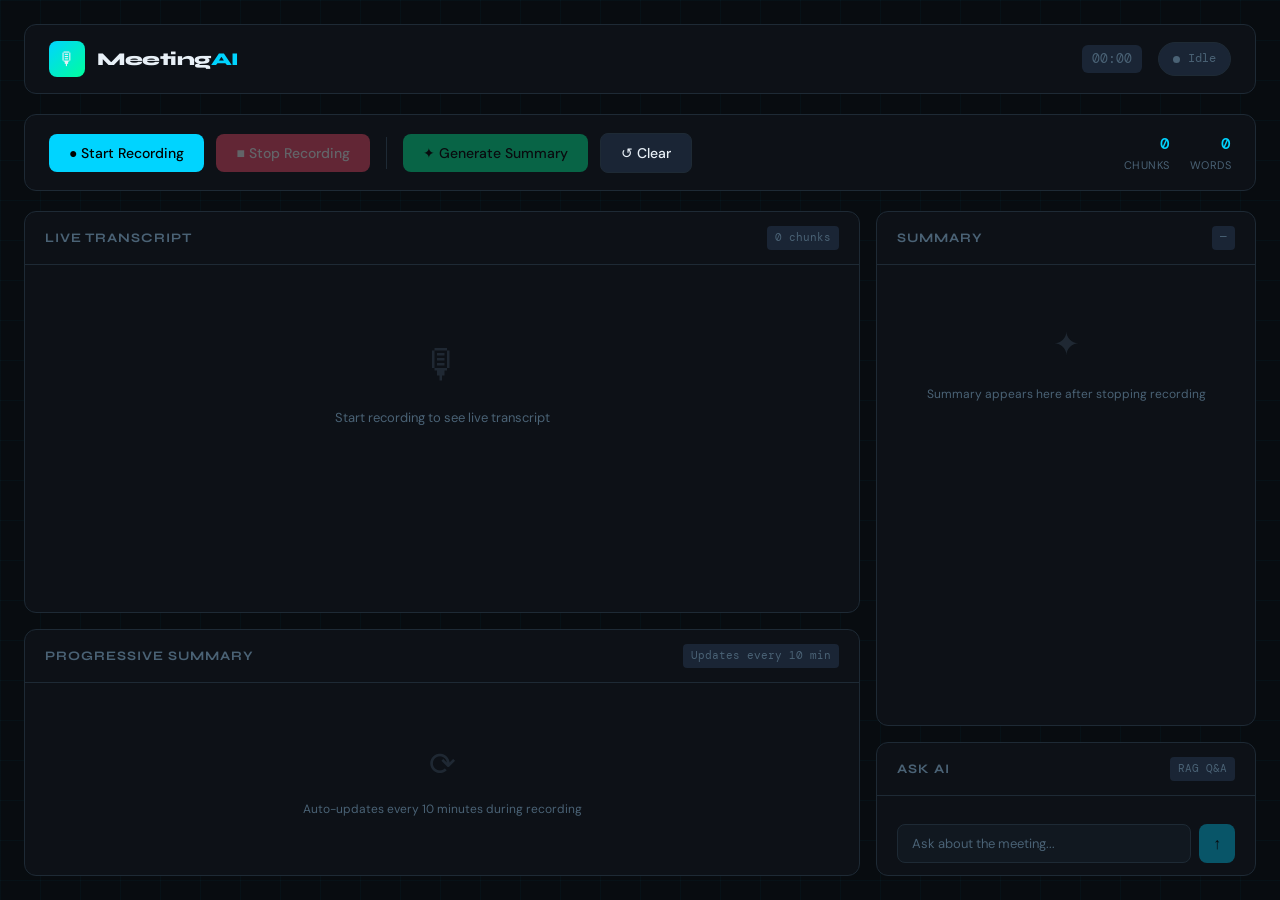
==== static/index.html @ cba97dec "Project Pivot Started" ====
<!DOCTYPE html>
<html lang="en">
<head>
    <meta charset="UTF-8">
    <meta name="viewport" content="width=device-width, initial-scale=1.0">
    <title>Meeting Assistant</title>
    <link rel="preconnect" href="https://fonts.googleapis.com">
    <link href="https://fonts.googleapis.com/css2?family=Syne:wght@400;600;700;800&family=DM+Mono:wght@300;400;500&family=DM+Sans:wght@300;400;500&display=swap" rel="stylesheet">
    <style>
        :root {
            --bg:        #080c10;
            --surface:   #0d1117;
            --card:      #111820;
            --border:    #1e2a35;
            --accent:    #00d4ff;
            --accent2:   #00ff9d;
            --danger:    #ff4d6d;
            --text:      #e8f0f7;
            --muted:     #4a6275;
            --subtle:    #1a2535;
        }

        *, *::before, *::after { box-sizing: border-box; margin: 0; padding: 0; }

        html { scroll-behavior: smooth; }

        body {
            background: var(--bg);
            color: var(--text);
            font-family: 'DM Sans', sans-serif;
            font-size: 15px;
            line-height: 1.6;
            min-height: 100vh;
            overflow-x: hidden;
        }

        /* ── Background grid ── */
        body::before {
            content: '';
            position: fixed;
            inset: 0;
            background-image:
                linear-gradient(rgba(0,212,255,0.03) 1px, transparent 1px),
                linear-gradient(90deg, rgba(0,212,255,0.03) 1px, transparent 1px);
            background-size: 40px 40px;
            pointer-events: none;
            z-index: 0;
        }

        /* ── Layout ── */
        .app {
            position: relative;
            z-index: 1;
            max-width: 1400px;
            margin: 0 auto;
            padding: 24px;
            display: grid;
            grid-template-rows: auto auto 1fr;
            gap: 20px;
            min-height: 100vh;
        }

        /* ── Header ── */
        header {
            display: flex;
            align-items: center;
            justify-content: space-between;
            padding: 16px 24px;
            background: var(--surface);
            border: 1px solid var(--border);
            border-radius: 12px;
        }

        .logo {
            display: flex;
            align-items: center;
            gap: 12px;
        }

        .logo-icon {
            width: 36px;
            height: 36px;
            background: linear-gradient(135deg, var(--accent), var(--accent2));
            border-radius: 8px;
            display: flex;
            align-items: center;
            justify-content: center;
            font-size: 18px;
        }

        .logo-text {
            font-family: 'Syne', sans-serif;
            font-size: 18px;
            font-weight: 800;
            letter-spacing: -0.5px;
        }

        .logo-text span {
            color: var(--accent);
        }

        .header-right {
            display: flex;
            align-items: center;
            gap: 16px;
        }

        .status-badge {
            display: flex;
            align-items: center;
            gap: 8px;
            padding: 6px 14px;
            background: var(--subtle);
            border: 1px solid var(--border);
            border-radius: 100px;
            font-family: 'DM Mono', monospace;
            font-size: 12px;
            color: var(--muted);
            transition: all 0.3s;
        }

        .status-badge.connected {
            border-color: var(--accent2);
            color: var(--accent2);
        }

        .status-badge.recording {
            border-color: var(--danger);
            color: var(--danger);
        }

        .status-dot {
            width: 7px;
            height: 7px;
            border-radius: 50%;
            background: var(--muted);
            transition: background 0.3s;
        }

        .status-badge.connected .status-dot { background: var(--accent2); }
        .status-badge.recording .status-dot {
            background: var(--danger);
            animation: pulse 1.2s infinite;
        }

        @keyframes pulse {
            0%, 100% { opacity: 1; transform: scale(1); }
            50% { opacity: 0.4; transform: scale(0.8); }
        }

        /* ── Controls bar ── */
        .controls {
            display: flex;
            align-items: center;
            gap: 12px;
            padding: 16px 24px;
            background: var(--surface);
            border: 1px solid var(--border);
            border-radius: 12px;
        }

        .btn {
            display: flex;
            align-items: center;
            gap: 8px;
            padding: 10px 20px;
            border: none;
            border-radius: 8px;
            font-family: 'DM Sans', sans-serif;
            font-size: 14px;
            font-weight: 500;
            cursor: pointer;
            transition: all 0.2s;
            white-space: nowrap;
        }

        .btn:disabled {
            opacity: 0.35;
            cursor: not-allowed;
        }

        .btn-primary {
            background: var(--accent);
            color: #000;
        }
        .btn-primary:hover:not(:disabled) {
            background: #33dcff;
            transform: translateY(-1px);
        }

        .btn-danger {
            background: var(--danger);
            color: #fff;
        }
        .btn-danger:hover:not(:disabled) {
            background: #ff6b84;
            transform: translateY(-1px);
        }

        .btn-success {
            background: var(--accent2);
            color: #000;
        }
        .btn-success:hover:not(:disabled) {
            background: #33ffb1;
            transform: translateY(-1px);
        }

        .btn-ghost {
            background: var(--subtle);
            color: var(--text);
            border: 1px solid var(--border);
        }
        .btn-ghost:hover:not(:disabled) {
            background: var(--border);
            transform: translateY(-1px);
        }

        .controls-divider {
            width: 1px;
            height: 32px;
            background: var(--border);
            margin: 0 4px;
        }

        .session-info {
            margin-left: auto;
            display: flex;
            align-items: center;
            gap: 20px;
        }

        .stat {
            display: flex;
            flex-direction: column;
            align-items: flex-end;
        }

        .stat-value {
            font-family: 'DM Mono', monospace;
            font-size: 16px;
            font-weight: 500;
            color: var(--accent);
        }

        .stat-label {
            font-size: 11px;
            color: var(--muted);
            text-transform: uppercase;
            letter-spacing: 0.5px;
        }

        /* ── Main grid ── */
        .main-grid {
            display: grid;
            grid-template-columns: 1fr 380px;
            grid-template-rows: 1fr auto;
            gap: 16px;
        }

        /* ── Panel base ── */
        .panel {
            background: var(--surface);
            border: 1px solid var(--border);
            border-radius: 12px;
            display: flex;
            flex-direction: column;
            overflow: hidden;
        }

        .panel-header {
            display: flex;
            align-items: center;
            justify-content: space-between;
            padding: 14px 20px;
            border-bottom: 1px solid var(--border);
            flex-shrink: 0;
        }

        .panel-title {
            font-family: 'Syne', sans-serif;
            font-size: 13px;
            font-weight: 700;
            letter-spacing: 1px;
            text-transform: uppercase;
            color: var(--muted);
        }

        .panel-badge {
            font-family: 'DM Mono', monospace;
            font-size: 11px;
            padding: 3px 8px;
            background: var(--subtle);
            border-radius: 4px;
            color: var(--muted);
        }

        .panel-body {
            flex: 1;
            overflow-y: auto;
            padding: 16px 20px;
            scrollbar-width: thin;
            scrollbar-color: var(--border) transparent;
        }

        /* ── Transcript panel ── */
        .transcript-panel {
            grid-row: 1 / 2;
        }

        #transcript-content {
            display: flex;
            flex-direction: column;
            gap: 10px;
            min-height: 100%;
        }

        .transcript-chunk {
            display: flex;
            gap: 12px;
            padding: 12px 14px;
            background: var(--card);
            border-radius: 8px;
            border-left: 3px solid var(--accent);
            animation: slideIn 0.3s ease;
        }

        @keyframes slideIn {
            from { opacity: 0; transform: translateY(8px); }
            to   { opacity: 1; transform: translateY(0); }
        }

        .chunk-meta {
            display: flex;
            flex-direction: column;
            align-items: flex-end;
            flex-shrink: 0;
            gap: 4px;
        }

        .chunk-num {
            font-family: 'DM Mono', monospace;
            font-size: 10px;
            color: var(--accent);
            background: rgba(0,212,255,0.1);
            padding: 2px 6px;
            border-radius: 4px;
        }

        .chunk-time {
            font-family: 'DM Mono', monospace;
            font-size: 10px;
            color: var(--muted);
        }

        .chunk-text {
            font-size: 14px;
            line-height: 1.7;
            color: var(--text);
        }

        .transcript-empty {
            display: flex;
            flex-direction: column;
            align-items: center;
            justify-content: center;
            height: 200px;
            gap: 12px;
            color: var(--muted);
        }

        .transcript-empty .icon {
            font-size: 40px;
            opacity: 0.3;
        }

        .transcript-empty p {
            font-size: 13px;
        }

        /* ── Right column ── */
        .right-col {
            grid-row: 1 / 3;
            display: flex;
            flex-direction: column;
            gap: 16px;
        }

        /* ── Summary panel ── */
        .summary-panel {
            flex: 1;
        }

        #summary-content {
            font-size: 13px;
            line-height: 1.8;
            color: var(--text);
        }

        #summary-content h2 {
            font-family: 'Syne', sans-serif;
            font-size: 15px;
            font-weight: 700;
            color: var(--accent);
            margin: 16px 0 8px;
        }

        #summary-content h2:first-child { margin-top: 0; }

        #summary-content h3 {
            font-family: 'Syne', sans-serif;
            font-size: 13px;
            font-weight: 600;
            color: var(--accent2);
            margin: 12px 0 6px;
            text-transform: uppercase;
            letter-spacing: 0.5px;
        }

        #summary-content ul {
            list-style: none;
            display: flex;
            flex-direction: column;
            gap: 5px;
        }

        #summary-content li {
            padding-left: 16px;
            position: relative;
            color: #b0c4d4;
        }

        #summary-content li::before {
            content: '→';
            position: absolute;
            left: 0;
            color: var(--accent);
            font-size: 11px;
        }

        .summary-empty {
            display: flex;
            flex-direction: column;
            align-items: center;
            justify-content: center;
            height: 160px;
            gap: 10px;
            color: var(--muted);
            text-align: center;
        }

        .summary-empty .icon { font-size: 32px; opacity: 0.3; }
        .summary-empty p { font-size: 12px; }

        .progressive-tag {
            display: inline-flex;
            align-items: center;
            gap: 5px;
            font-family: 'DM Mono', monospace;
            font-size: 10px;
            padding: 3px 8px;
            background: rgba(0,255,157,0.1);
            border: 1px solid rgba(0,255,157,0.2);
            border-radius: 4px;
            color: var(--accent2);
            margin-bottom: 12px;
        }

        /* ── Q&A panel ── */
        .qa-panel {
            flex-shrink: 0;
        }

        .qa-messages {
            display: flex;
            flex-direction: column;
            gap: 10px;
            max-height: 200px;
            overflow-y: auto;
            margin-bottom: 12px;
            scrollbar-width: thin;
            scrollbar-color: var(--border) transparent;
        }

        .qa-message {
            padding: 10px 12px;
            border-radius: 8px;
            font-size: 13px;
            line-height: 1.6;
            animation: slideIn 0.3s ease;
        }

        .qa-question {
            background: rgba(0,212,255,0.08);
            border: 1px solid rgba(0,212,255,0.15);
            color: var(--accent);
            align-self: flex-end;
            max-width: 85%;
        }

        .qa-answer {
            background: var(--card);
            border: 1px solid var(--border);
            color: var(--text);
        }

        .qa-input-row {
            display: flex;
            gap: 8px;
        }

        .qa-input {
            flex: 1;
            background: var(--card);
            border: 1px solid var(--border);
            border-radius: 8px;
            padding: 10px 14px;
            font-family: 'DM Sans', sans-serif;
            font-size: 13px;
            color: var(--text);
            outline: none;
            transition: border-color 0.2s;
        }

        .qa-input::placeholder { color: var(--muted); }

        .qa-input:focus {
            border-color: var(--accent);
        }

        .qa-send {
            padding: 10px 14px;
            background: var(--accent);
            border: none;
            border-radius: 8px;
            color: #000;
            cursor: pointer;
            font-size: 16px;
            transition: all 0.2s;
            flex-shrink: 0;
        }

        .qa-send:hover { background: #33dcff; }
        .qa-send:disabled { opacity: 0.35; cursor: not-allowed; }

        /* ── Progress summary panel ── */
        .progress-panel {
            grid-column: 1;
            grid-row: 2;
        }

        /* ── Thinking animation ── */
        .thinking {
            display: flex;
            gap: 5px;
            padding: 8px 0;
        }

        .thinking span {
            width: 6px;
            height: 6px;
            border-radius: 50%;
            background: var(--accent);
            animation: bounce 1.2s infinite;
        }

        .thinking span:nth-child(2) { animation-delay: 0.2s; }
        .thinking span:nth-child(3) { animation-delay: 0.4s; }

        @keyframes bounce {
            0%, 60%, 100% { transform: translateY(0); opacity: 0.4; }
            30% { transform: translateY(-6px); opacity: 1; }
        }

        /* ── Recording wave animation ── */
        .wave-container {
            display: none;
            align-items: center;
            gap: 3px;
            height: 24px;
        }

        .wave-container.active { display: flex; }

        .wave-bar {
            width: 3px;
            background: var(--danger);
            border-radius: 3px;
            animation: wave 1s infinite ease-in-out;
        }

        .wave-bar:nth-child(1) { animation-delay: 0.0s; height: 8px; }
        .wave-bar:nth-child(2) { animation-delay: 0.1s; height: 14px; }
        .wave-bar:nth-child(3) { animation-delay: 0.2s; height: 20px; }
        .wave-bar:nth-child(4) { animation-delay: 0.3s; height: 14px; }
        .wave-bar:nth-child(5) { animation-delay: 0.4s; height: 8px; }

        @keyframes wave {
            0%, 100% { transform: scaleY(0.4); }
            50% { transform: scaleY(1); }
        }

        /* ── Toast notifications ── */
        .toast-container {
            position: fixed;
            bottom: 24px;
            right: 24px;
            display: flex;
            flex-direction: column;
            gap: 8px;
            z-index: 1000;
        }

        .toast {
            padding: 12px 18px;
            background: var(--card);
            border: 1px solid var(--border);
            border-radius: 8px;
            font-size: 13px;
            max-width: 320px;
            animation: toastIn 0.3s ease;
            display: flex;
            align-items: center;
            gap: 10px;
        }

        .toast.error { border-color: var(--danger); color: var(--danger); }
        .toast.success { border-color: var(--accent2); color: var(--accent2); }
        .toast.info { border-color: var(--accent); color: var(--accent); }

        @keyframes toastIn {
            from { opacity: 0; transform: translateX(20px); }
            to   { opacity: 1; transform: translateX(0); }
        }

        /* ── Scrollbar ── */
        ::-webkit-scrollbar { width: 4px; }
        ::-webkit-scrollbar-track { background: transparent; }
        ::-webkit-scrollbar-thumb { background: var(--border); border-radius: 4px; }

        /* ── Timer ── */
        .timer {
            font-family: 'DM Mono', monospace;
            font-size: 13px;
            color: var(--muted);
            padding: 4px 10px;
            background: var(--subtle);
            border-radius: 6px;
        }

        .timer.active { color: var(--danger); }
    </style>
</head>
<body>

<div class="app">

    <!-- Header -->
    <header>
        <div class="logo">
            <div class="logo-icon">🎙</div>
            <div class="logo-text">Meeting<span>AI</span></div>
        </div>
        <div class="header-right">
            <div class="wave-container" id="wave">
                <div class="wave-bar"></div>
                <div class="wave-bar"></div>
                <div class="wave-bar"></div>
                <div class="wave-bar"></div>
                <div class="wave-bar"></div>
            </div>
            <div class="timer" id="timer">00:00</div>
            <div class="status-badge" id="status-badge">
                <div class="status-dot"></div>
                <span id="status-text">Idle</span>
            </div>
        </div>
    </header>

    <!-- Controls -->
    <div class="controls">
        <button class="btn btn-primary" id="btn-start" onclick="startRecording()">
            ● Start Recording
        </button>
        <button class="btn btn-danger" id="btn-stop" onclick="stopRecording()" disabled>
            ■ Stop Recording
        </button>
        <div class="controls-divider"></div>
        <button class="btn btn-success" id="btn-summary" onclick="generateSummary()" disabled>
            ✦ Generate Summary
        </button>
        <button class="btn btn-ghost" id="btn-clear" onclick="clearSession()">
            ↺ Clear
        </button>
        <div class="session-info">
            <div class="stat">
                <span class="stat-value" id="stat-chunks">0</span>
                <span class="stat-label">Chunks</span>
            </div>
            <div class="stat">
                <span class="stat-value" id="stat-words">0</span>
                <span class="stat-label">Words</span>
            </div>
        </div>
    </div>

    <!-- Main grid -->
    <div class="main-grid">

        <!-- Transcript -->
        <div class="panel transcript-panel">
            <div class="panel-header">
                <span class="panel-title">Live Transcript</span>
                <span class="panel-badge" id="transcript-count">0 chunks</span>
            </div>
            <div class="panel-body" id="transcript-body">
                <div id="transcript-content">
                    <div class="transcript-empty">
                        <div class="icon">🎙</div>
                        <p>Start recording to see live transcript</p>
                    </div>
                </div>
            </div>
        </div>

        <!-- Right column -->
        <div class="right-col">

            <!-- Summary -->
            <div class="panel summary-panel">
                <div class="panel-header">
                    <span class="panel-title">Summary</span>
                    <span class="panel-badge" id="summary-badge">—</span>
                </div>
                <div class="panel-body">
                    <div id="summary-content">
                        <div class="summary-empty">
                            <div class="icon">✦</div>
                            <p>Summary appears here after stopping recording</p>
                        </div>
                    </div>
                </div>
            </div>

            <!-- Q&A -->
            <div class="panel qa-panel">
                <div class="panel-header">
                    <span class="panel-title">Ask AI</span>
                    <span class="panel-badge">RAG Q&A</span>
                </div>
                <div class="panel-body" style="padding-bottom: 12px;">
                    <div class="qa-messages" id="qa-messages"></div>
                    <div class="qa-input-row">
                        <input
                            class="qa-input"
                            id="qa-input"
                            type="text"
                            placeholder="Ask about the meeting..."
                            onkeydown="if(event.key==='Enter') sendQuestion()"
                            disabled
                        />
                        <button class="qa-send" id="qa-send" onclick="sendQuestion()" disabled>↑</button>
                    </div>
                </div>
            </div>

        </div>

        <!-- Progressive Summary -->
        <div class="panel progress-panel">
            <div class="panel-header">
                <span class="panel-title">Progressive Summary</span>
                <span class="panel-badge" id="prog-badge">Updates every 10 min</span>
            </div>
            <div class="panel-body">
                <div id="progressive-content">
                    <div class="summary-empty">
                        <div class="icon">⟳</div>
                        <p>Auto-updates every 10 minutes during recording</p>
                    </div>
                </div>
            </div>
        </div>

    </div>
</div>

<!-- Toast container -->
<div class="toast-container" id="toasts"></div>

<script>
    // ── State ────────────────────────────────────────────
    let ws = null;
    let mediaRecorder = null;
    let stream = null;
    let sessionId = null;
    let isRecording = false;
    let chunkCount = 0;
    let wordCount = 0;
    let timerInterval = null;
    let timerSeconds = 0;
    let transcriptChunks = [];
    let headerChunk = null;

    // ── Session ID ───────────────────────────────────────
    function generateSessionId() {
        return 'sess_' + Math.random().toString(36).substr(2, 9);
    }

    // ── Timer ────────────────────────────────────────────
    function startTimer() {
        timerSeconds = 0;
        timerInterval = setInterval(() => {
            timerSeconds++;
            const m = String(Math.floor(timerSeconds / 60)).padStart(2, '0');
            const s = String(timerSeconds % 60).padStart(2, '0');
            document.getElementById('timer').textContent = `${m}:${s}`;
        }, 1000);
        document.getElementById('timer').classList.add('active');
    }

    function stopTimer() {
        clearInterval(timerInterval);
        document.getElementById('timer').classList.remove('active');
    }

    // ── Status badge ─────────────────────────────────────
    function setStatus(state, text) {
        const badge = document.getElementById('status-badge');
        badge.className = 'status-badge ' + state;
        document.getElementById('status-text').textContent = text;
    }

    // ── Toast notifications ───────────────────────────────
    function toast(message, type = 'info', duration = 3000) {
        const container = document.getElementById('toasts');
        const el = document.createElement('div');
        el.className = `toast ${type}`;
        el.innerHTML = `<span>${type === 'error' ? '✕' : type === 'success' ? '✓' : 'ℹ'}</span> ${message}`;
        container.appendChild(el);
        setTimeout(() => el.remove(), duration);
    }

    // ── WebSocket message handler ─────────────────────────
    function handleMessage(data) {
        switch (data.type) {

            case 'status':
                toast(data.message, 'info');
                break;

            case 'transcript':
                appendTranscript(data.text, data.chunk_id);
                wordCount = data.total_words || wordCount + data.text.split(' ').length;
                chunkCount = data.chunk_id || chunkCount + 1;
                updateStats();
                break;

            case 'progressive_summary':
                renderProgressiveSummary(data.text);
                break;

            case 'final_summary':
                renderFinalSummary(data.text, data);
                break;

            case 'qa_answer':
                renderQAAnswer(data.text, data.question);
                break;

            case 'error':
                toast(data.message, 'error');
                console.error('Backend error:', data);
                break;
        }
    }

    // ── Transcript rendering ──────────────────────────────
    function appendTranscript(text, chunkId) {
        const content = document.getElementById('transcript-content');

        // remove empty state
        const empty = content.querySelector('.transcript-empty');
        if (empty) empty.remove();

        const now = new Date().toLocaleTimeString('en', { hour: '2-digit', minute: '2-digit', second: '2-digit' });

        const chunk = document.createElement('div');
        chunk.className = 'transcript-chunk';
        chunk.innerHTML = `
            <div class="chunk-text">${escapeHtml(text)}</div>
            <div class="chunk-meta">
                <span class="chunk-num">#${chunkId}</span>
                <span class="chunk-time">${now}</span>
            </div>
        `;
        content.appendChild(chunk);

        // auto scroll
        const body = document.getElementById('transcript-body');
        body.scrollTop = body.scrollHeight;

        // update badge
        document.getElementById('transcript-count').textContent = `${chunkId} chunks`;
    }

    // ── Summary rendering ─────────────────────────────────
    function renderFinalSummary(text, meta) {
        const el = document.getElementById('summary-content');
        el.innerHTML = parseMarkdown(text);

        const badge = document.getElementById('summary-badge');
        badge.textContent = meta.strategy || 'direct';

        toast('Final summary generated', 'success');
    }

    function renderProgressiveSummary(text) {
        const el = document.getElementById('progressive-content');
        const time = new Date().toLocaleTimeString('en', { hour: '2-digit', minute: '2-digit' });

        el.innerHTML = `
            <div class="progressive-tag">⟳ Updated at ${time}</div>
            ${parseMarkdown(text)}
        `;

        document.getElementById('prog-badge').textContent = `Last: ${time}`;
    }

    // ── Q&A rendering ─────────────────────────────────────
    function renderQAAnswer(answer, question) {
        const messages = document.getElementById('qa-messages');

        const answerEl = document.createElement('div');
        answerEl.className = 'qa-message qa-answer';
        answerEl.textContent = answer;
        messages.appendChild(answerEl);
        messages.scrollTop = messages.scrollHeight;

        // re-enable input
        document.getElementById('qa-input').disabled = false;
        document.getElementById('qa-send').disabled = false;
        document.getElementById('qa-input').value = '';
    }

    // ── Stats ─────────────────────────────────────────────
    function updateStats() {
        document.getElementById('stat-chunks').textContent = chunkCount;
        document.getElementById('stat-words').textContent = wordCount;
    }

    // ── Start recording ───────────────────────────────────
    async function startRecording() {
        sessionId = generateSessionId();

        // connect WebSocket
        const wsUrl = `ws://localhost:8000/ws/audio?session_id=${sessionId}`;
        ws = new WebSocket(wsUrl);

        ws.onopen = () => {
            setStatus('connected', 'Connected');
            toast('WebSocket connected', 'success');
        };

        ws.onmessage = (event) => {
            try {
                const data = JSON.parse(event.data);
                handleMessage(data);
            } catch (e) {
                console.error('Failed to parse message:', e);
            }
        };

        ws.onclose = () => {
            setStatus('', 'Disconnected');
            if (isRecording) {
                toast('Connection lost', 'error');
                stopRecording();
            }
        };

        ws.onerror = () => toast('WebSocket error', 'error');

        // get mic
        try {
            stream = await navigator.mediaDevices.getUserMedia({ audio: true });
        } catch (err) {
            toast('Microphone access denied', 'error');
            ws.close();
            return;
        }

        // start MediaRecorder
        const mimeType = MediaRecorder.isTypeSupported('audio/webm;codecs=opus')
            ? 'audio/webm;codecs=opus'
            : 'audio/webm';

        let headerChunk = null;  // stores the first chunk which has the webm header

        mediaRecorder = new MediaRecorder(stream, {
            mimeType: MediaRecorder.isTypeSupported('audio/webm;codecs=opus')
                ? 'audio/webm;codecs=opus'
                : 'audio/webm'
        });

        mediaRecorder.ondataavailable = async (event) => {
            if (event.data.size > 0 && ws && ws.readyState === WebSocket.OPEN) {
                
                if (headerChunk === null) {
                    // first chunk — contains the webm header
                    // save it and send it as is
                    headerChunk = event.data;
                    const buffer = await event.data.arrayBuffer();
                    ws.send(buffer);
                } else {
                    // subsequent chunks — missing the header
                    // combine header + current chunk to make valid webm
                    const combined = new Blob(
                        [headerChunk, event.data],
                        { type: mediaRecorder.mimeType }
                    );
                    const buffer = await combined.arrayBuffer();
                    ws.send(buffer);
                }
            }
        };

        mediaRecorder.start(10000);

        isRecording = true;
        startTimer();

        // update UI
        document.getElementById('btn-start').disabled = true;
        document.getElementById('btn-stop').disabled = false;
        document.getElementById('btn-summary').disabled = true;
        document.getElementById('qa-input').disabled = false;
        document.getElementById('qa-send').disabled = false;
        document.getElementById('wave').classList.add('active');
        setStatus('recording', 'Recording');

        toast('Recording started', 'success');
    }

    // ── Stop recording ────────────────────────────────────
    function stopRecording() {
        headerChunk = null;
        if (mediaRecorder && mediaRecorder.state !== 'inactive') {
            mediaRecorder.stop();
        }
        if (stream) {
            stream.getTracks().forEach(t => t.stop());
        }

        // tell backend we stopped
        if (ws && ws.readyState === WebSocket.OPEN) {
            ws.send(JSON.stringify({ type: 'stop' }));
        }

        isRecording = false;
        stopTimer();

        // update UI
        document.getElementById('btn-start').disabled = false;
        document.getElementById('btn-stop').disabled = true;
        document.getElementById('btn-summary').disabled = false;
        document.getElementById('wave').classList.remove('active');
        setStatus('connected', 'Stopped');

        toast('Recording stopped — click Generate Summary', 'info', 4000);
    }

    // ── Generate summary ──────────────────────────────────
    function generateSummary() {
        if (!ws || ws.readyState !== WebSocket.OPEN) {
            toast('Not connected', 'error');
            return;
        }

        ws.send(JSON.stringify({ type: 'generate_summary' }));
        document.getElementById('btn-summary').disabled = true;

        // show thinking state
        document.getElementById('summary-content').innerHTML = `
            <div class="thinking">
                <span></span><span></span><span></span>
            </div>
            <p style="color: var(--muted); font-size: 12px; margin-top: 8px;">Generating summary...</p>
        `;

        toast('Generating summary...', 'info');
    }

    // ── Send question ─────────────────────────────────────
    function sendQuestion() {
        const input = document.getElementById('qa-input');
        const question = input.value.trim();

        if (!question) return;

        if (!ws || ws.readyState !== WebSocket.OPEN) {
            toast('Not connected', 'error');
            return;
        }

        // render question bubble
        const messages = document.getElementById('qa-messages');
        const qEl = document.createElement('div');
        qEl.className = 'qa-message qa-question';
        qEl.textContent = question;
        messages.appendChild(qEl);
        messages.scrollTop = messages.scrollHeight;

        // show thinking
        const thinking = document.createElement('div');
        thinking.className = 'qa-message qa-answer';
        thinking.innerHTML = '<div class="thinking"><span></span><span></span><span></span></div>';
        messages.appendChild(thinking);

        // send to backend
        ws.send(JSON.stringify({ type: 'question', text: question }));

        // disable input while waiting
        input.disabled = true;
        document.getElementById('qa-send').disabled = true;

        // remove thinking when answer arrives (handled in renderQAAnswer)
        thinking.id = 'qa-thinking';
    }

    // ── Clear session ─────────────────────────────────────
    function clearSession() {
        if (isRecording) {
            toast('Stop recording first', 'error');
            return;
        }

        document.getElementById('transcript-content').innerHTML = `
            <div class="transcript-empty">
                <div class="icon">🎙</div>
                <p>Start recording to see live transcript</p>
            </div>
        `;
        document.getElementById('summary-content').innerHTML = `
            <div class="summary-empty">
                <div class="icon">✦</div>
                <p>Summary appears here after stopping recording</p>
            </div>
        `;
        document.getElementById('progressive-content').innerHTML = `
            <div class="summary-empty">
                <div class="icon">⟳</div>
                <p>Auto-updates every 10 minutes during recording</p>
            </div>
        `;
        document.getElementById('qa-messages').innerHTML = '';
        document.getElementById('transcript-count').textContent = '0 chunks';
        document.getElementById('summary-badge').textContent = '—';
        document.getElementById('prog-badge').textContent = 'Updates every 10 min';
        document.getElementById('timer').textContent = '00:00';

        chunkCount = 0;
        wordCount = 0;
        updateStats();

        if (ws) ws.close();

        toast('Session cleared', 'info');
    }

    // ── Helpers ───────────────────────────────────────────
    function escapeHtml(text) {
        return text
            .replace(/&/g, '&amp;')
            .replace(/</g, '&lt;')
            .replace(/>/g, '&gt;');
    }

    function parseMarkdown(text) {
        return text
            .replace(/^## (.+)$/gm, '<h2>$1</h2>')
            .replace(/^### (.+)$/gm, '<h3>$1</h3>')
            .replace(/^- (.+)$/gm, '<li>$1</li>')
            .replace(/(<li>.*<\/li>\n?)+/g, '<ul>$&</ul>')
            .replace(/\*\*(.+?)\*\*/g, '<strong>$1</strong>')
            .replace(/\n\n/g, '<br>');
    }
</script>
</body>
</html>
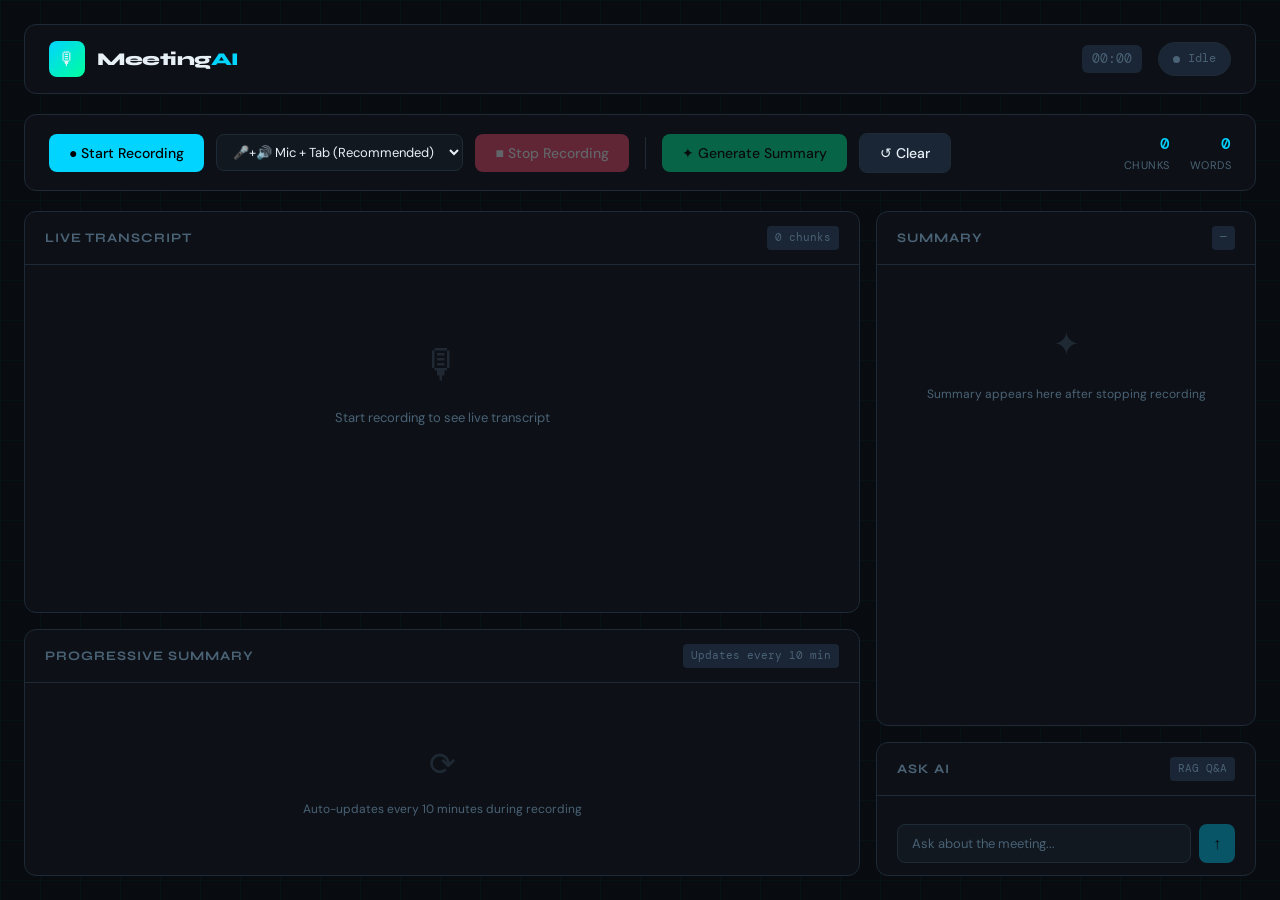
==== commit 8f910381: "Captured tab audio" ====
--- a/static/index.html
+++ b/static/index.html
@@ -150,6 +150,7 @@
 
         /* ── Controls bar ── */
         .controls {
+
             display: flex;
             align-items: center;
             gap: 12px;
@@ -649,6 +650,21 @@
         }
 
         .timer.active { color: var(--danger); }
+        .source-select {
+            background: var(--card);
+            border: 1px solid var(--border);
+            border-radius: 8px;
+            padding: 8px 12px;
+            font-family: 'DM Sans', sans-serif;
+            font-size: 13px;
+            color: var(--text);
+            cursor: pointer;
+            outline: none;
+        }
+
+        .source-select:focus {
+            border-color: var(--accent);
+        }
     </style>
 </head>
 <body>
@@ -682,6 +698,12 @@
         <button class="btn btn-primary" id="btn-start" onclick="startRecording()">
             ● Start Recording
         </button>
+        <select id="audio-source" class="source-select">
+        <option value="mic">🎤 Mic Only</option>
+        <option value="tab">🔊 Tab Audio Only</option>
+        <option value="both" selected>🎤+🔊 Mic + Tab (Recommended)</option>
+        </select>
+
         <button class="btn btn-danger" id="btn-stop" onclick="stopRecording()" disabled>
             ■ Stop Recording
         </button>
@@ -951,9 +973,26 @@
 
     // ── Start recording ───────────────────────────────────
     async function startRecording() {
+        if (isRecording) {
+            toast('Already recording', 'error');
+            return;
+        }
+
+        // close any existing connection
+        if (ws) { ws.close(); ws = null; }
+
+        const source = document.getElementById('audio-source').value;
         sessionId = generateSessionId();
 
-        // connect WebSocket
+        // ── Step 1: get audio stream based on source ──────────────────────────
+        try {
+            stream = await _getAudioStream(source);
+        } catch (err) {
+            toast(`Audio access failed: ${err.message}`, 'error');
+            return;
+        }
+
+        // ── Step 2: connect WebSocket ─────────────────────────────────────────
         const wsUrl = `ws://localhost:8000/ws/audio?session_id=${sessionId}`;
         ws = new WebSocket(wsUrl);
 
@@ -981,93 +1020,190 @@
 
         ws.onerror = () => toast('WebSocket error', 'error');
 
-        // get mic
-        try {
-            stream = await navigator.mediaDevices.getUserMedia({ audio: true });
-        } catch (err) {
-            toast('Microphone access denied', 'error');
-            ws.close();
-            return;
-        }
-
-        // start MediaRecorder
+        // ── Step 3: setup MediaRecorder ───────────────────────────────────────
         const mimeType = MediaRecorder.isTypeSupported('audio/webm;codecs=opus')
             ? 'audio/webm;codecs=opus'
             : 'audio/webm';
 
-        let headerChunk = null;  // stores the first chunk which has the webm header
-
-        mediaRecorder = new MediaRecorder(stream, {
-            mimeType: MediaRecorder.isTypeSupported('audio/webm;codecs=opus')
-                ? 'audio/webm;codecs=opus'
-                : 'audio/webm'
-        });
+        headerChunk = null;
+
+        mediaRecorder = new MediaRecorder(stream, { mimeType });
 
         mediaRecorder.ondataavailable = async (event) => {
-            if (event.data.size > 0 && ws && ws.readyState === WebSocket.OPEN) {
-                
-                if (headerChunk === null) {
-                    // first chunk — contains the webm header
-                    // save it and send it as is
-                    headerChunk = event.data;
-                    const buffer = await event.data.arrayBuffer();
-                    ws.send(buffer);
-                } else {
-                    // subsequent chunks — missing the header
-                    // combine header + current chunk to make valid webm
-                    const combined = new Blob(
-                        [headerChunk, event.data],
-                        { type: mediaRecorder.mimeType }
-                    );
-                    const buffer = await combined.arrayBuffer();
-                    ws.send(buffer);
-                }
+            if (event.data.size === 0) return;
+            if (!ws || ws.readyState !== WebSocket.OPEN) return;
+
+            const buffer = await event.data.arrayBuffer();
+
+            if (headerChunk === null) {
+                headerChunk = buffer.slice(0, 4096);
+                ws.send(buffer);
+            } else {
+                const combined = new Uint8Array(headerChunk.byteLength + buffer.byteLength);
+                combined.set(new Uint8Array(headerChunk), 0);
+                combined.set(new Uint8Array(buffer), headerChunk.byteLength);
+                ws.send(combined.buffer);
             }
         };
 
-        mediaRecorder.start(10000);
-
+        mediaRecorder.start(15000);
         isRecording = true;
         startTimer();
 
-        // update UI
+        // ── Step 4: update UI ─────────────────────────────────────────────────
         document.getElementById('btn-start').disabled = true;
         document.getElementById('btn-stop').disabled = false;
         document.getElementById('btn-summary').disabled = true;
-        document.getElementById('qa-input').disabled = false;
+        document.getElementById('audio-source').disabled = true;
+        document.getElementById('wave').classList.add('active');
+        document.getElementById('qa-input').disabled = false;   // enable on start
         document.getElementById('qa-send').disabled = false;
-        document.getElementById('wave').classList.add('active');
         setStatus('recording', 'Recording');
 
-        toast('Recording started', 'success');
+        const sourceLabel = {
+            mic: 'Mic only',
+            tab: 'Tab audio',
+            both: 'Mic + Tab'
+        }[source];
+        toast(`Recording started — ${sourceLabel}`, 'success');
+    }
+
+
+    async function _getAudioStream(source) {
+        /**
+         * Returns a MediaStream based on selected source.
+         *
+         * mic:  getUserMedia — microphone only
+         * tab:  getDisplayMedia — tab audio only (video track discarded)
+         * both: getUserMedia + getDisplayMedia mixed via Web Audio API
+         */
+
+        if (source === 'mic') {
+            // existing behaviour — unchanged
+            return await navigator.mediaDevices.getUserMedia({ audio: true });
+        }
+
+        if (source === 'tab') {
+            // getDisplayMedia captures tab audio
+            // user sees "Share tab" prompt — must check "Share tab audio"
+            const tabStream = await navigator.mediaDevices.getDisplayMedia({
+                video: true,   // must request video=true or Chrome rejects
+                audio: {
+                    echoCancellation: false,
+                    noiseSuppression: false,
+                    sampleRate: 16000
+                }
+            });
+
+            // discard video track — we only want audio
+            tabStream.getVideoTracks().forEach(t => t.stop());
+
+            if (tabStream.getAudioTracks().length === 0) {
+                throw new Error(
+                    'No tab audio captured. ' +
+                    'Make sure to check "Share tab audio" in the share dialog.'
+                );
+            }
+
+            return tabStream;
+        }
+
+        if (source === 'both') {
+            // get mic and tab streams simultaneously
+            const [micStream, tabStream] = await Promise.all([
+                navigator.mediaDevices.getUserMedia({ audio: true }),
+                navigator.mediaDevices.getDisplayMedia({
+                    video: true,
+                    audio: {
+                        echoCancellation: false,
+                        noiseSuppression: false,
+                        sampleRate: 16000
+                    }
+                })
+            ]);
+
+            // discard video
+            tabStream.getVideoTracks().forEach(t => t.stop());
+
+            if (tabStream.getAudioTracks().length === 0) {
+                // tab audio not shared — fall back to mic only
+                toast('Tab audio not shared — falling back to mic only', 'info');
+                return micStream;
+            }
+
+            // mix mic + tab using Web Audio API
+            const audioContext = new AudioContext();
+            const destination = audioContext.createMediaStreamDestination();
+
+            // connect mic to destination
+            const micSource = audioContext.createMediaStreamSource(micStream);
+            micSource.connect(destination);
+
+            // connect tab audio to destination
+            const tabSource = audioContext.createMediaStreamSource(tabStream);
+            tabSource.connect(destination);
+
+            // store references for cleanup on stop
+            // attach to window so stopRecording can access them
+            window._audioContext = audioContext;
+            window._micStream = micStream;
+            window._tabStream = tabStream;
+
+            // destination.stream is the mixed audio
+            return destination.stream;
+        }
     }
 
     // ── Stop recording ────────────────────────────────────
     function stopRecording() {
+        if (!isRecording) return;
+
+        isRecording = false;
         headerChunk = null;
+
+        // cleanup Web Audio API resources if mix mode was used
+        if (window._audioContext) {
+            window._audioContext.close();
+            window._audioContext = null;
+        }
+        if (window._micStream) {
+            window._micStream.getTracks().forEach(t => t.stop());
+            window._micStream = null;
+        }
+        if (window._tabStream) {
+            window._tabStream.getTracks().forEach(t => t.stop());
+            window._tabStream = null;
+        }
+
+        // stop main stream
         if (mediaRecorder && mediaRecorder.state !== 'inactive') {
             mediaRecorder.stop();
         }
-        if (stream) {
-            stream.getTracks().forEach(t => t.stop());
-        }
-
-        // tell backend we stopped
+
+        setTimeout(() => {
+            if (stream) {
+                stream.getTracks().forEach(t => t.stop());
+                stream = null;
+            }
+        }, 500);
+
         if (ws && ws.readyState === WebSocket.OPEN) {
             ws.send(JSON.stringify({ type: 'stop' }));
         }
 
-        isRecording = false;
         stopTimer();
 
-        // update UI
         document.getElementById('btn-start').disabled = false;
         document.getElementById('btn-stop').disabled = true;
         document.getElementById('btn-summary').disabled = false;
+        document.getElementById('audio-source').disabled = false;
         document.getElementById('wave').classList.remove('active');
         setStatus('connected', 'Stopped');
 
-        toast('Recording stopped — click Generate Summary', 'info', 4000);
+        document.getElementById('qa-input').disabled = false;   // enable on start
+        document.getElementById('qa-send').disabled = false;
+
+        toast('Recording stopped', 'info', 4000);
     }
 
     // ── Generate summary ──────────────────────────────────
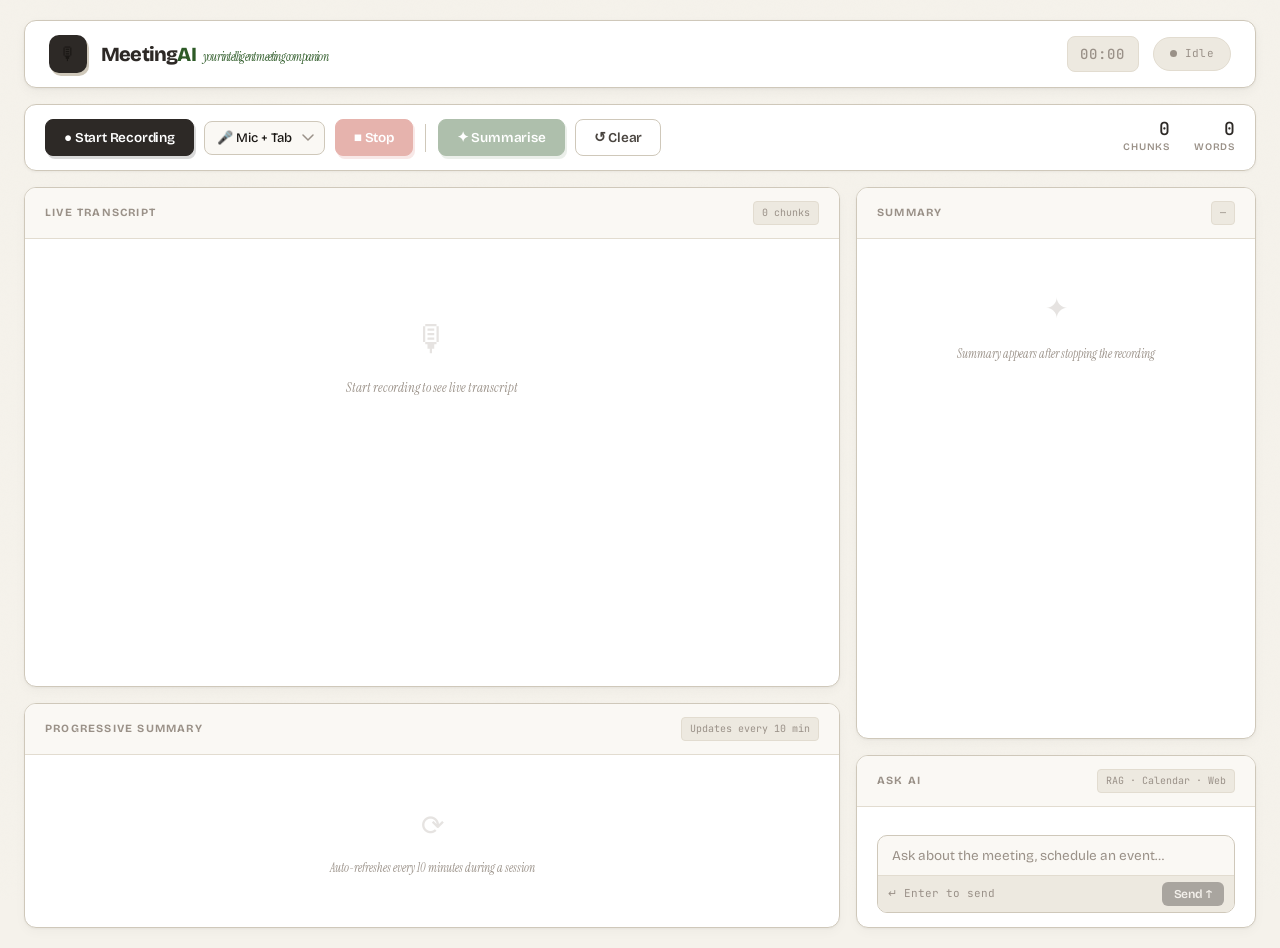
==== commit a9db02f0: "UI updated" ====
--- a/static/index.html
+++ b/static/index.html
@@ -5,677 +5,19 @@
     <meta name="viewport" content="width=device-width, initial-scale=1.0">
     <title>Meeting Assistant</title>
     <link rel="preconnect" href="https://fonts.googleapis.com">
-    <link href="https://fonts.googleapis.com/css2?family=Syne:wght@400;600;700;800&family=DM+Mono:wght@300;400;500&family=DM+Sans:wght@300;400;500&display=swap" rel="stylesheet">
-    <style>
-        :root {
-            --bg:        #080c10;
-            --surface:   #0d1117;
-            --card:      #111820;
-            --border:    #1e2a35;
-            --accent:    #00d4ff;
-            --accent2:   #00ff9d;
-            --danger:    #ff4d6d;
-            --text:      #e8f0f7;
-            --muted:     #4a6275;
-            --subtle:    #1a2535;
-        }
-
-        *, *::before, *::after { box-sizing: border-box; margin: 0; padding: 0; }
-
-        html { scroll-behavior: smooth; }
-
-        body {
-            background: var(--bg);
-            color: var(--text);
-            font-family: 'DM Sans', sans-serif;
-            font-size: 15px;
-            line-height: 1.6;
-            min-height: 100vh;
-            overflow-x: hidden;
-        }
-
-        /* ── Background grid ── */
-        body::before {
-            content: '';
-            position: fixed;
-            inset: 0;
-            background-image:
-                linear-gradient(rgba(0,212,255,0.03) 1px, transparent 1px),
-                linear-gradient(90deg, rgba(0,212,255,0.03) 1px, transparent 1px);
-            background-size: 40px 40px;
-            pointer-events: none;
-            z-index: 0;
-        }
-
-        /* ── Layout ── */
-        .app {
-            position: relative;
-            z-index: 1;
-            max-width: 1400px;
-            margin: 0 auto;
-            padding: 24px;
-            display: grid;
-            grid-template-rows: auto auto 1fr;
-            gap: 20px;
-            min-height: 100vh;
-        }
-
-        /* ── Header ── */
-        header {
-            display: flex;
-            align-items: center;
-            justify-content: space-between;
-            padding: 16px 24px;
-            background: var(--surface);
-            border: 1px solid var(--border);
-            border-radius: 12px;
-        }
-
-        .logo {
-            display: flex;
-            align-items: center;
-            gap: 12px;
-        }
-
-        .logo-icon {
-            width: 36px;
-            height: 36px;
-            background: linear-gradient(135deg, var(--accent), var(--accent2));
-            border-radius: 8px;
-            display: flex;
-            align-items: center;
-            justify-content: center;
-            font-size: 18px;
-        }
-
-        .logo-text {
-            font-family: 'Syne', sans-serif;
-            font-size: 18px;
-            font-weight: 800;
-            letter-spacing: -0.5px;
-        }
-
-        .logo-text span {
-            color: var(--accent);
-        }
-
-        .header-right {
-            display: flex;
-            align-items: center;
-            gap: 16px;
-        }
-
-        .status-badge {
-            display: flex;
-            align-items: center;
-            gap: 8px;
-            padding: 6px 14px;
-            background: var(--subtle);
-            border: 1px solid var(--border);
-            border-radius: 100px;
-            font-family: 'DM Mono', monospace;
-            font-size: 12px;
-            color: var(--muted);
-            transition: all 0.3s;
-        }
-
-        .status-badge.connected {
-            border-color: var(--accent2);
-            color: var(--accent2);
-        }
-
-        .status-badge.recording {
-            border-color: var(--danger);
-            color: var(--danger);
-        }
-
-        .status-dot {
-            width: 7px;
-            height: 7px;
-            border-radius: 50%;
-            background: var(--muted);
-            transition: background 0.3s;
-        }
-
-        .status-badge.connected .status-dot { background: var(--accent2); }
-        .status-badge.recording .status-dot {
-            background: var(--danger);
-            animation: pulse 1.2s infinite;
-        }
-
-        @keyframes pulse {
-            0%, 100% { opacity: 1; transform: scale(1); }
-            50% { opacity: 0.4; transform: scale(0.8); }
-        }
-
-        /* ── Controls bar ── */
-        .controls {
-
-            display: flex;
-            align-items: center;
-            gap: 12px;
-            padding: 16px 24px;
-            background: var(--surface);
-            border: 1px solid var(--border);
-            border-radius: 12px;
-        }
-
-        .btn {
-            display: flex;
-            align-items: center;
-            gap: 8px;
-            padding: 10px 20px;
-            border: none;
-            border-radius: 8px;
-            font-family: 'DM Sans', sans-serif;
-            font-size: 14px;
-            font-weight: 500;
-            cursor: pointer;
-            transition: all 0.2s;
-            white-space: nowrap;
-        }
-
-        .btn:disabled {
-            opacity: 0.35;
-            cursor: not-allowed;
-        }
-
-        .btn-primary {
-            background: var(--accent);
-            color: #000;
-        }
-        .btn-primary:hover:not(:disabled) {
-            background: #33dcff;
-            transform: translateY(-1px);
-        }
-
-        .btn-danger {
-            background: var(--danger);
-            color: #fff;
-        }
-        .btn-danger:hover:not(:disabled) {
-            background: #ff6b84;
-            transform: translateY(-1px);
-        }
-
-        .btn-success {
-            background: var(--accent2);
-            color: #000;
-        }
-        .btn-success:hover:not(:disabled) {
-            background: #33ffb1;
-            transform: translateY(-1px);
-        }
-
-        .btn-ghost {
-            background: var(--subtle);
-            color: var(--text);
-            border: 1px solid var(--border);
-        }
-        .btn-ghost:hover:not(:disabled) {
-            background: var(--border);
-            transform: translateY(-1px);
-        }
-
-        .controls-divider {
-            width: 1px;
-            height: 32px;
-            background: var(--border);
-            margin: 0 4px;
-        }
-
-        .session-info {
-            margin-left: auto;
-            display: flex;
-            align-items: center;
-            gap: 20px;
-        }
-
-        .stat {
-            display: flex;
-            flex-direction: column;
-            align-items: flex-end;
-        }
-
-        .stat-value {
-            font-family: 'DM Mono', monospace;
-            font-size: 16px;
-            font-weight: 500;
-            color: var(--accent);
-        }
-
-        .stat-label {
-            font-size: 11px;
-            color: var(--muted);
-            text-transform: uppercase;
-            letter-spacing: 0.5px;
-        }
-
-        /* ── Main grid ── */
-        .main-grid {
-            display: grid;
-            grid-template-columns: 1fr 380px;
-            grid-template-rows: 1fr auto;
-            gap: 16px;
-        }
-
-        /* ── Panel base ── */
-        .panel {
-            background: var(--surface);
-            border: 1px solid var(--border);
-            border-radius: 12px;
-            display: flex;
-            flex-direction: column;
-            overflow: hidden;
-        }
-
-        .panel-header {
-            display: flex;
-            align-items: center;
-            justify-content: space-between;
-            padding: 14px 20px;
-            border-bottom: 1px solid var(--border);
-            flex-shrink: 0;
-        }
-
-        .panel-title {
-            font-family: 'Syne', sans-serif;
-            font-size: 13px;
-            font-weight: 700;
-            letter-spacing: 1px;
-            text-transform: uppercase;
-            color: var(--muted);
-        }
-
-        .panel-badge {
-            font-family: 'DM Mono', monospace;
-            font-size: 11px;
-            padding: 3px 8px;
-            background: var(--subtle);
-            border-radius: 4px;
-            color: var(--muted);
-        }
-
-        .panel-body {
-            flex: 1;
-            overflow-y: auto;
-            padding: 16px 20px;
-            scrollbar-width: thin;
-            scrollbar-color: var(--border) transparent;
-        }
-
-        /* ── Transcript panel ── */
-        .transcript-panel {
-            grid-row: 1 / 2;
-        }
-
-        #transcript-content {
-            display: flex;
-            flex-direction: column;
-            gap: 10px;
-            min-height: 100%;
-        }
-
-        .transcript-chunk {
-            display: flex;
-            gap: 12px;
-            padding: 12px 14px;
-            background: var(--card);
-            border-radius: 8px;
-            border-left: 3px solid var(--accent);
-            animation: slideIn 0.3s ease;
-        }
-
-        @keyframes slideIn {
-            from { opacity: 0; transform: translateY(8px); }
-            to   { opacity: 1; transform: translateY(0); }
-        }
-
-        .chunk-meta {
-            display: flex;
-            flex-direction: column;
-            align-items: flex-end;
-            flex-shrink: 0;
-            gap: 4px;
-        }
-
-        .chunk-num {
-            font-family: 'DM Mono', monospace;
-            font-size: 10px;
-            color: var(--accent);
-            background: rgba(0,212,255,0.1);
-            padding: 2px 6px;
-            border-radius: 4px;
-        }
-
-        .chunk-time {
-            font-family: 'DM Mono', monospace;
-            font-size: 10px;
-            color: var(--muted);
-        }
-
-        .chunk-text {
-            font-size: 14px;
-            line-height: 1.7;
-            color: var(--text);
-        }
-
-        .transcript-empty {
-            display: flex;
-            flex-direction: column;
-            align-items: center;
-            justify-content: center;
-            height: 200px;
-            gap: 12px;
-            color: var(--muted);
-        }
-
-        .transcript-empty .icon {
-            font-size: 40px;
-            opacity: 0.3;
-        }
-
-        .transcript-empty p {
-            font-size: 13px;
-        }
-
-        /* ── Right column ── */
-        .right-col {
-            grid-row: 1 / 3;
-            display: flex;
-            flex-direction: column;
-            gap: 16px;
-        }
-
-        /* ── Summary panel ── */
-        .summary-panel {
-            flex: 1;
-        }
-
-        #summary-content {
-            font-size: 13px;
-            line-height: 1.8;
-            color: var(--text);
-        }
-
-        #summary-content h2 {
-            font-family: 'Syne', sans-serif;
-            font-size: 15px;
-            font-weight: 700;
-            color: var(--accent);
-            margin: 16px 0 8px;
-        }
-
-        #summary-content h2:first-child { margin-top: 0; }
-
-        #summary-content h3 {
-            font-family: 'Syne', sans-serif;
-            font-size: 13px;
-            font-weight: 600;
-            color: var(--accent2);
-            margin: 12px 0 6px;
-            text-transform: uppercase;
-            letter-spacing: 0.5px;
-        }
-
-        #summary-content ul {
-            list-style: none;
-            display: flex;
-            flex-direction: column;
-            gap: 5px;
-        }
-
-        #summary-content li {
-            padding-left: 16px;
-            position: relative;
-            color: #b0c4d4;
-        }
-
-        #summary-content li::before {
-            content: '→';
-            position: absolute;
-            left: 0;
-            color: var(--accent);
-            font-size: 11px;
-        }
-
-        .summary-empty {
-            display: flex;
-            flex-direction: column;
-            align-items: center;
-            justify-content: center;
-            height: 160px;
-            gap: 10px;
-            color: var(--muted);
-            text-align: center;
-        }
-
-        .summary-empty .icon { font-size: 32px; opacity: 0.3; }
-        .summary-empty p { font-size: 12px; }
-
-        .progressive-tag {
-            display: inline-flex;
-            align-items: center;
-            gap: 5px;
-            font-family: 'DM Mono', monospace;
-            font-size: 10px;
-            padding: 3px 8px;
-            background: rgba(0,255,157,0.1);
-            border: 1px solid rgba(0,255,157,0.2);
-            border-radius: 4px;
-            color: var(--accent2);
-            margin-bottom: 12px;
-        }
-
-        /* ── Q&A panel ── */
-        .qa-panel {
-            flex-shrink: 0;
-        }
-
-        .qa-messages {
-            display: flex;
-            flex-direction: column;
-            gap: 10px;
-            max-height: 200px;
-            overflow-y: auto;
-            margin-bottom: 12px;
-            scrollbar-width: thin;
-            scrollbar-color: var(--border) transparent;
-        }
-
-        .qa-message {
-            padding: 10px 12px;
-            border-radius: 8px;
-            font-size: 13px;
-            line-height: 1.6;
-            animation: slideIn 0.3s ease;
-        }
-
-        .qa-question {
-            background: rgba(0,212,255,0.08);
-            border: 1px solid rgba(0,212,255,0.15);
-            color: var(--accent);
-            align-self: flex-end;
-            max-width: 85%;
-        }
-
-        .qa-answer {
-            background: var(--card);
-            border: 1px solid var(--border);
-            color: var(--text);
-        }
-
-        .qa-input-row {
-            display: flex;
-            gap: 8px;
-        }
-
-        .qa-input {
-            flex: 1;
-            background: var(--card);
-            border: 1px solid var(--border);
-            border-radius: 8px;
-            padding: 10px 14px;
-            font-family: 'DM Sans', sans-serif;
-            font-size: 13px;
-            color: var(--text);
-            outline: none;
-            transition: border-color 0.2s;
-        }
-
-        .qa-input::placeholder { color: var(--muted); }
-
-        .qa-input:focus {
-            border-color: var(--accent);
-        }
-
-        .qa-send {
-            padding: 10px 14px;
-            background: var(--accent);
-            border: none;
-            border-radius: 8px;
-            color: #000;
-            cursor: pointer;
-            font-size: 16px;
-            transition: all 0.2s;
-            flex-shrink: 0;
-        }
-
-        .qa-send:hover { background: #33dcff; }
-        .qa-send:disabled { opacity: 0.35; cursor: not-allowed; }
-
-        /* ── Progress summary panel ── */
-        .progress-panel {
-            grid-column: 1;
-            grid-row: 2;
-        }
-
-        /* ── Thinking animation ── */
-        .thinking {
-            display: flex;
-            gap: 5px;
-            padding: 8px 0;
-        }
-
-        .thinking span {
-            width: 6px;
-            height: 6px;
-            border-radius: 50%;
-            background: var(--accent);
-            animation: bounce 1.2s infinite;
-        }
-
-        .thinking span:nth-child(2) { animation-delay: 0.2s; }
-        .thinking span:nth-child(3) { animation-delay: 0.4s; }
-
-        @keyframes bounce {
-            0%, 60%, 100% { transform: translateY(0); opacity: 0.4; }
-            30% { transform: translateY(-6px); opacity: 1; }
-        }
-
-        /* ── Recording wave animation ── */
-        .wave-container {
-            display: none;
-            align-items: center;
-            gap: 3px;
-            height: 24px;
-        }
-
-        .wave-container.active { display: flex; }
-
-        .wave-bar {
-            width: 3px;
-            background: var(--danger);
-            border-radius: 3px;
-            animation: wave 1s infinite ease-in-out;
-        }
-
-        .wave-bar:nth-child(1) { animation-delay: 0.0s; height: 8px; }
-        .wave-bar:nth-child(2) { animation-delay: 0.1s; height: 14px; }
-        .wave-bar:nth-child(3) { animation-delay: 0.2s; height: 20px; }
-        .wave-bar:nth-child(4) { animation-delay: 0.3s; height: 14px; }
-        .wave-bar:nth-child(5) { animation-delay: 0.4s; height: 8px; }
-
-        @keyframes wave {
-            0%, 100% { transform: scaleY(0.4); }
-            50% { transform: scaleY(1); }
-        }
-
-        /* ── Toast notifications ── */
-        .toast-container {
-            position: fixed;
-            bottom: 24px;
-            right: 24px;
-            display: flex;
-            flex-direction: column;
-            gap: 8px;
-            z-index: 1000;
-        }
-
-        .toast {
-            padding: 12px 18px;
-            background: var(--card);
-            border: 1px solid var(--border);
-            border-radius: 8px;
-            font-size: 13px;
-            max-width: 320px;
-            animation: toastIn 0.3s ease;
-            display: flex;
-            align-items: center;
-            gap: 10px;
-        }
-
-        .toast.error { border-color: var(--danger); color: var(--danger); }
-        .toast.success { border-color: var(--accent2); color: var(--accent2); }
-        .toast.info { border-color: var(--accent); color: var(--accent); }
-
-        @keyframes toastIn {
-            from { opacity: 0; transform: translateX(20px); }
-            to   { opacity: 1; transform: translateX(0); }
-        }
-
-        /* ── Scrollbar ── */
-        ::-webkit-scrollbar { width: 4px; }
-        ::-webkit-scrollbar-track { background: transparent; }
-        ::-webkit-scrollbar-thumb { background: var(--border); border-radius: 4px; }
-
-        /* ── Timer ── */
-        .timer {
-            font-family: 'DM Mono', monospace;
-            font-size: 13px;
-            color: var(--muted);
-            padding: 4px 10px;
-            background: var(--subtle);
-            border-radius: 6px;
-        }
-
-        .timer.active { color: var(--danger); }
-        .source-select {
-            background: var(--card);
-            border: 1px solid var(--border);
-            border-radius: 8px;
-            padding: 8px 12px;
-            font-family: 'DM Sans', sans-serif;
-            font-size: 13px;
-            color: var(--text);
-            cursor: pointer;
-            outline: none;
-        }
-
-        .source-select:focus {
-            border-color: var(--accent);
-        }
-    </style>
+    <link rel="stylesheet" href="/static/style.css">
 </head>
 <body>
-
+ 
 <div class="app">
-
-    <!-- Header -->
+ 
+    <!-- ── Header ── -->
     <header>
         <div class="logo">
             <div class="logo-icon">🎙</div>
-            <div class="logo-text">Meeting<span>AI</span></div>
+            <div>
+                <div class="logo-text">Meeting<span>AI</span> <span class="logo-tagline">your intelligent meeting companion</span></div>
+            </div>
         </div>
         <div class="header-right">
             <div class="wave-container" id="wave">
@@ -692,28 +34,33 @@
             </div>
         </div>
     </header>
-
-    <!-- Controls -->
+ 
+    <!-- ── Controls ── -->
     <div class="controls">
         <button class="btn btn-primary" id="btn-start" onclick="startRecording()">
             ● Start Recording
         </button>
+ 
         <select id="audio-source" class="source-select">
-        <option value="mic">🎤 Mic Only</option>
-        <option value="tab">🔊 Tab Audio Only</option>
-        <option value="both" selected>🎤+🔊 Mic + Tab (Recommended)</option>
+            <option value="mic">🎤 Mic Only</option>
+            <option value="tab">🔊 Tab Audio</option>
+            <option value="both" selected>🎤 Mic + Tab</option>
         </select>
-
+ 
         <button class="btn btn-danger" id="btn-stop" onclick="stopRecording()" disabled>
-            ■ Stop Recording
+            ■ Stop
         </button>
+ 
         <div class="controls-divider"></div>
+ 
         <button class="btn btn-success" id="btn-summary" onclick="generateSummary()" disabled>
-            ✦ Generate Summary
+            ✦ Summarise
         </button>
+ 
         <button class="btn btn-ghost" id="btn-clear" onclick="clearSession()">
             ↺ Clear
         </button>
+ 
         <div class="session-info">
             <div class="stat">
                 <span class="stat-value" id="stat-chunks">0</span>
@@ -725,15 +72,24 @@
             </div>
         </div>
     </div>
-
-    <!-- Main grid -->
+ 
+    <!-- ── Main grid ── -->
     <div class="main-grid">
-
-        <!-- Transcript -->
+ 
+        <!-- Live Transcript -->
         <div class="panel transcript-panel">
             <div class="panel-header">
                 <span class="panel-title">Live Transcript</span>
-                <span class="panel-badge" id="transcript-count">0 chunks</span>
+                <div style="display:flex;align-items:center;gap:8px;">
+                    <button
+                        id="scroll-bottom-btn"
+                        onclick="scrollToBottom()"
+                        style="display:none;align-items:center;gap:4px;padding:3px 9px;background:var(--ink);color:#fff;border:none;border-radius:5px;font-size:11px;font-family:'Bricolage Grotesque',sans-serif;font-weight:600;cursor:pointer;transition:all 0.18s;"
+                        onmouseover="this.style.background='var(--accent)'"
+                        onmouseout="this.style.background='var(--ink)'"
+                    >↓ Latest</button>
+                    <span class="panel-badge" id="transcript-count">0 chunks</span>
+                </div>
             </div>
             <div class="panel-body" id="transcript-body">
                 <div id="transcript-content">
@@ -744,10 +100,10 @@
                 </div>
             </div>
         </div>
-
+ 
         <!-- Right column -->
         <div class="right-col">
-
+ 
             <!-- Summary -->
             <div class="panel summary-panel">
                 <div class="panel-header">
@@ -758,36 +114,40 @@
                     <div id="summary-content">
                         <div class="summary-empty">
                             <div class="icon">✦</div>
-                            <p>Summary appears here after stopping recording</p>
+                            <p>Summary appears after stopping the recording</p>
                         </div>
                     </div>
                 </div>
             </div>
-
-            <!-- Q&A -->
+ 
+            <!-- Ask AI -->
             <div class="panel qa-panel">
                 <div class="panel-header">
                     <span class="panel-title">Ask AI</span>
-                    <span class="panel-badge">RAG Q&A</span>
+                    <span class="panel-badge">RAG · Calendar · Web</span>
                 </div>
-                <div class="panel-body" style="padding-bottom: 12px;">
+                <div class="panel-body" style="padding-bottom:14px;">
                     <div class="qa-messages" id="qa-messages"></div>
-                    <div class="qa-input-row">
+                    <div class="qa-input-area">
                         <input
                             class="qa-input"
                             id="qa-input"
                             type="text"
-                            placeholder="Ask about the meeting..."
-                            onkeydown="if(event.key==='Enter') sendQuestion()"
+                            placeholder="Ask about the meeting, schedule an event…"
                             disabled
                         />
-                        <button class="qa-send" id="qa-send" onclick="sendQuestion()" disabled>↑</button>
+                        <div class="qa-input-footer">
+                            <span class="qa-hint">↵ Enter to send</span>
+                            <button class="qa-send" id="qa-send" onclick="sendQuestion()" disabled>
+                                Send ↑
+                            </button>
+                        </div>
                     </div>
                 </div>
             </div>
-
+ 
         </div>
-
+ 
         <!-- Progressive Summary -->
         <div class="panel progress-panel">
             <div class="panel-header">
@@ -798,529 +158,18 @@
                 <div id="progressive-content">
                     <div class="summary-empty">
                         <div class="icon">⟳</div>
-                        <p>Auto-updates every 10 minutes during recording</p>
+                        <p>Auto-refreshes every 10 minutes during a session</p>
                     </div>
                 </div>
             </div>
         </div>
-
+ 
     </div>
 </div>
-
+ 
 <!-- Toast container -->
 <div class="toast-container" id="toasts"></div>
-
-<script>
-    // ── State ────────────────────────────────────────────
-    let ws = null;
-    let mediaRecorder = null;
-    let stream = null;
-    let sessionId = null;
-    let isRecording = false;
-    let chunkCount = 0;
-    let wordCount = 0;
-    let timerInterval = null;
-    let timerSeconds = 0;
-    let transcriptChunks = [];
-    let headerChunk = null;
-
-    // ── Session ID ───────────────────────────────────────
-    function generateSessionId() {
-        return 'sess_' + Math.random().toString(36).substr(2, 9);
-    }
-
-    // ── Timer ────────────────────────────────────────────
-    function startTimer() {
-        timerSeconds = 0;
-        timerInterval = setInterval(() => {
-            timerSeconds++;
-            const m = String(Math.floor(timerSeconds / 60)).padStart(2, '0');
-            const s = String(timerSeconds % 60).padStart(2, '0');
-            document.getElementById('timer').textContent = `${m}:${s}`;
-        }, 1000);
-        document.getElementById('timer').classList.add('active');
-    }
-
-    function stopTimer() {
-        clearInterval(timerInterval);
-        document.getElementById('timer').classList.remove('active');
-    }
-
-    // ── Status badge ─────────────────────────────────────
-    function setStatus(state, text) {
-        const badge = document.getElementById('status-badge');
-        badge.className = 'status-badge ' + state;
-        document.getElementById('status-text').textContent = text;
-    }
-
-    // ── Toast notifications ───────────────────────────────
-    function toast(message, type = 'info', duration = 3000) {
-        const container = document.getElementById('toasts');
-        const el = document.createElement('div');
-        el.className = `toast ${type}`;
-        el.innerHTML = `<span>${type === 'error' ? '✕' : type === 'success' ? '✓' : 'ℹ'}</span> ${message}`;
-        container.appendChild(el);
-        setTimeout(() => el.remove(), duration);
-    }
-
-    // ── WebSocket message handler ─────────────────────────
-    function handleMessage(data) {
-        switch (data.type) {
-
-            case 'status':
-                toast(data.message, 'info');
-                break;
-
-            case 'transcript':
-                appendTranscript(data.text, data.chunk_id);
-                wordCount = data.total_words || wordCount + data.text.split(' ').length;
-                chunkCount = data.chunk_id || chunkCount + 1;
-                updateStats();
-                break;
-
-            case 'progressive_summary':
-                renderProgressiveSummary(data.text);
-                break;
-
-            case 'final_summary':
-                renderFinalSummary(data.text, data);
-                break;
-
-            case 'qa_answer':
-                renderQAAnswer(data.text, data.question);
-                break;
-
-            case 'error':
-                toast(data.message, 'error');
-                console.error('Backend error:', data);
-                break;
-        }
-    }
-
-    // ── Transcript rendering ──────────────────────────────
-    function appendTranscript(text, chunkId) {
-        const content = document.getElementById('transcript-content');
-
-        // remove empty state
-        const empty = content.querySelector('.transcript-empty');
-        if (empty) empty.remove();
-
-        const now = new Date().toLocaleTimeString('en', { hour: '2-digit', minute: '2-digit', second: '2-digit' });
-
-        const chunk = document.createElement('div');
-        chunk.className = 'transcript-chunk';
-        chunk.innerHTML = `
-            <div class="chunk-text">${escapeHtml(text)}</div>
-            <div class="chunk-meta">
-                <span class="chunk-num">#${chunkId}</span>
-                <span class="chunk-time">${now}</span>
-            </div>
-        `;
-        content.appendChild(chunk);
-
-        // auto scroll
-        const body = document.getElementById('transcript-body');
-        body.scrollTop = body.scrollHeight;
-
-        // update badge
-        document.getElementById('transcript-count').textContent = `${chunkId} chunks`;
-    }
-
-    // ── Summary rendering ─────────────────────────────────
-    function renderFinalSummary(text, meta) {
-        const el = document.getElementById('summary-content');
-        el.innerHTML = parseMarkdown(text);
-
-        const badge = document.getElementById('summary-badge');
-        badge.textContent = meta.strategy || 'direct';
-
-        toast('Final summary generated', 'success');
-    }
-
-    function renderProgressiveSummary(text) {
-        const el = document.getElementById('progressive-content');
-        const time = new Date().toLocaleTimeString('en', { hour: '2-digit', minute: '2-digit' });
-
-        el.innerHTML = `
-            <div class="progressive-tag">⟳ Updated at ${time}</div>
-            ${parseMarkdown(text)}
-        `;
-
-        document.getElementById('prog-badge').textContent = `Last: ${time}`;
-    }
-
-    // ── Q&A rendering ─────────────────────────────────────
-    function renderQAAnswer(answer, question) {
-        const messages = document.getElementById('qa-messages');
-
-        const answerEl = document.createElement('div');
-        answerEl.className = 'qa-message qa-answer';
-        answerEl.textContent = answer;
-        messages.appendChild(answerEl);
-        messages.scrollTop = messages.scrollHeight;
-
-        // re-enable input
-        document.getElementById('qa-input').disabled = false;
-        document.getElementById('qa-send').disabled = false;
-        document.getElementById('qa-input').value = '';
-    }
-
-    // ── Stats ─────────────────────────────────────────────
-    function updateStats() {
-        document.getElementById('stat-chunks').textContent = chunkCount;
-        document.getElementById('stat-words').textContent = wordCount;
-    }
-
-    // ── Start recording ───────────────────────────────────
-    async function startRecording() {
-        if (isRecording) {
-            toast('Already recording', 'error');
-            return;
-        }
-
-        // close any existing connection
-        if (ws) { ws.close(); ws = null; }
-
-        const source = document.getElementById('audio-source').value;
-        sessionId = generateSessionId();
-
-        // ── Step 1: get audio stream based on source ──────────────────────────
-        try {
-            stream = await _getAudioStream(source);
-        } catch (err) {
-            toast(`Audio access failed: ${err.message}`, 'error');
-            return;
-        }
-
-        // ── Step 2: connect WebSocket ─────────────────────────────────────────
-        const wsUrl = `ws://localhost:8000/ws/audio?session_id=${sessionId}`;
-        ws = new WebSocket(wsUrl);
-
-        ws.onopen = () => {
-            setStatus('connected', 'Connected');
-            toast('WebSocket connected', 'success');
-        };
-
-        ws.onmessage = (event) => {
-            try {
-                const data = JSON.parse(event.data);
-                handleMessage(data);
-            } catch (e) {
-                console.error('Failed to parse message:', e);
-            }
-        };
-
-        ws.onclose = () => {
-            setStatus('', 'Disconnected');
-            if (isRecording) {
-                toast('Connection lost', 'error');
-                stopRecording();
-            }
-        };
-
-        ws.onerror = () => toast('WebSocket error', 'error');
-
-        // ── Step 3: setup MediaRecorder ───────────────────────────────────────
-        const mimeType = MediaRecorder.isTypeSupported('audio/webm;codecs=opus')
-            ? 'audio/webm;codecs=opus'
-            : 'audio/webm';
-
-        headerChunk = null;
-
-        mediaRecorder = new MediaRecorder(stream, { mimeType });
-
-        mediaRecorder.ondataavailable = async (event) => {
-            if (event.data.size === 0) return;
-            if (!ws || ws.readyState !== WebSocket.OPEN) return;
-
-            const buffer = await event.data.arrayBuffer();
-
-            if (headerChunk === null) {
-                headerChunk = buffer.slice(0, 4096);
-                ws.send(buffer);
-            } else {
-                const combined = new Uint8Array(headerChunk.byteLength + buffer.byteLength);
-                combined.set(new Uint8Array(headerChunk), 0);
-                combined.set(new Uint8Array(buffer), headerChunk.byteLength);
-                ws.send(combined.buffer);
-            }
-        };
-
-        mediaRecorder.start(15000);
-        isRecording = true;
-        startTimer();
-
-        // ── Step 4: update UI ─────────────────────────────────────────────────
-        document.getElementById('btn-start').disabled = true;
-        document.getElementById('btn-stop').disabled = false;
-        document.getElementById('btn-summary').disabled = true;
-        document.getElementById('audio-source').disabled = true;
-        document.getElementById('wave').classList.add('active');
-        document.getElementById('qa-input').disabled = false;   // enable on start
-        document.getElementById('qa-send').disabled = false;
-        setStatus('recording', 'Recording');
-
-        const sourceLabel = {
-            mic: 'Mic only',
-            tab: 'Tab audio',
-            both: 'Mic + Tab'
-        }[source];
-        toast(`Recording started — ${sourceLabel}`, 'success');
-    }
-
-
-    async function _getAudioStream(source) {
-        /**
-         * Returns a MediaStream based on selected source.
-         *
-         * mic:  getUserMedia — microphone only
-         * tab:  getDisplayMedia — tab audio only (video track discarded)
-         * both: getUserMedia + getDisplayMedia mixed via Web Audio API
-         */
-
-        if (source === 'mic') {
-            // existing behaviour — unchanged
-            return await navigator.mediaDevices.getUserMedia({ audio: true });
-        }
-
-        if (source === 'tab') {
-            // getDisplayMedia captures tab audio
-            // user sees "Share tab" prompt — must check "Share tab audio"
-            const tabStream = await navigator.mediaDevices.getDisplayMedia({
-                video: true,   // must request video=true or Chrome rejects
-                audio: {
-                    echoCancellation: false,
-                    noiseSuppression: false,
-                    sampleRate: 16000
-                }
-            });
-
-            // discard video track — we only want audio
-            tabStream.getVideoTracks().forEach(t => t.stop());
-
-            if (tabStream.getAudioTracks().length === 0) {
-                throw new Error(
-                    'No tab audio captured. ' +
-                    'Make sure to check "Share tab audio" in the share dialog.'
-                );
-            }
-
-            return tabStream;
-        }
-
-        if (source === 'both') {
-            // get mic and tab streams simultaneously
-            const [micStream, tabStream] = await Promise.all([
-                navigator.mediaDevices.getUserMedia({ audio: true }),
-                navigator.mediaDevices.getDisplayMedia({
-                    video: true,
-                    audio: {
-                        echoCancellation: false,
-                        noiseSuppression: false,
-                        sampleRate: 16000
-                    }
-                })
-            ]);
-
-            // discard video
-            tabStream.getVideoTracks().forEach(t => t.stop());
-
-            if (tabStream.getAudioTracks().length === 0) {
-                // tab audio not shared — fall back to mic only
-                toast('Tab audio not shared — falling back to mic only', 'info');
-                return micStream;
-            }
-
-            // mix mic + tab using Web Audio API
-            const audioContext = new AudioContext();
-            const destination = audioContext.createMediaStreamDestination();
-
-            // connect mic to destination
-            const micSource = audioContext.createMediaStreamSource(micStream);
-            micSource.connect(destination);
-
-            // connect tab audio to destination
-            const tabSource = audioContext.createMediaStreamSource(tabStream);
-            tabSource.connect(destination);
-
-            // store references for cleanup on stop
-            // attach to window so stopRecording can access them
-            window._audioContext = audioContext;
-            window._micStream = micStream;
-            window._tabStream = tabStream;
-
-            // destination.stream is the mixed audio
-            return destination.stream;
-        }
-    }
-
-    // ── Stop recording ────────────────────────────────────
-    function stopRecording() {
-        if (!isRecording) return;
-
-        isRecording = false;
-        headerChunk = null;
-
-        // cleanup Web Audio API resources if mix mode was used
-        if (window._audioContext) {
-            window._audioContext.close();
-            window._audioContext = null;
-        }
-        if (window._micStream) {
-            window._micStream.getTracks().forEach(t => t.stop());
-            window._micStream = null;
-        }
-        if (window._tabStream) {
-            window._tabStream.getTracks().forEach(t => t.stop());
-            window._tabStream = null;
-        }
-
-        // stop main stream
-        if (mediaRecorder && mediaRecorder.state !== 'inactive') {
-            mediaRecorder.stop();
-        }
-
-        setTimeout(() => {
-            if (stream) {
-                stream.getTracks().forEach(t => t.stop());
-                stream = null;
-            }
-        }, 500);
-
-        if (ws && ws.readyState === WebSocket.OPEN) {
-            ws.send(JSON.stringify({ type: 'stop' }));
-        }
-
-        stopTimer();
-
-        document.getElementById('btn-start').disabled = false;
-        document.getElementById('btn-stop').disabled = true;
-        document.getElementById('btn-summary').disabled = false;
-        document.getElementById('audio-source').disabled = false;
-        document.getElementById('wave').classList.remove('active');
-        setStatus('connected', 'Stopped');
-
-        document.getElementById('qa-input').disabled = false;   // enable on start
-        document.getElementById('qa-send').disabled = false;
-
-        toast('Recording stopped', 'info', 4000);
-    }
-
-    // ── Generate summary ──────────────────────────────────
-    function generateSummary() {
-        if (!ws || ws.readyState !== WebSocket.OPEN) {
-            toast('Not connected', 'error');
-            return;
-        }
-
-        ws.send(JSON.stringify({ type: 'generate_summary' }));
-        document.getElementById('btn-summary').disabled = true;
-
-        // show thinking state
-        document.getElementById('summary-content').innerHTML = `
-            <div class="thinking">
-                <span></span><span></span><span></span>
-            </div>
-            <p style="color: var(--muted); font-size: 12px; margin-top: 8px;">Generating summary...</p>
-        `;
-
-        toast('Generating summary...', 'info');
-    }
-
-    // ── Send question ─────────────────────────────────────
-    function sendQuestion() {
-        const input = document.getElementById('qa-input');
-        const question = input.value.trim();
-
-        if (!question) return;
-
-        if (!ws || ws.readyState !== WebSocket.OPEN) {
-            toast('Not connected', 'error');
-            return;
-        }
-
-        // render question bubble
-        const messages = document.getElementById('qa-messages');
-        const qEl = document.createElement('div');
-        qEl.className = 'qa-message qa-question';
-        qEl.textContent = question;
-        messages.appendChild(qEl);
-        messages.scrollTop = messages.scrollHeight;
-
-        // show thinking
-        const thinking = document.createElement('div');
-        thinking.className = 'qa-message qa-answer';
-        thinking.innerHTML = '<div class="thinking"><span></span><span></span><span></span></div>';
-        messages.appendChild(thinking);
-
-        // send to backend
-        ws.send(JSON.stringify({ type: 'question', text: question }));
-
-        // disable input while waiting
-        input.disabled = true;
-        document.getElementById('qa-send').disabled = true;
-
-        // remove thinking when answer arrives (handled in renderQAAnswer)
-        thinking.id = 'qa-thinking';
-    }
-
-    // ── Clear session ─────────────────────────────────────
-    function clearSession() {
-        if (isRecording) {
-            toast('Stop recording first', 'error');
-            return;
-        }
-
-        document.getElementById('transcript-content').innerHTML = `
-            <div class="transcript-empty">
-                <div class="icon">🎙</div>
-                <p>Start recording to see live transcript</p>
-            </div>
-        `;
-        document.getElementById('summary-content').innerHTML = `
-            <div class="summary-empty">
-                <div class="icon">✦</div>
-                <p>Summary appears here after stopping recording</p>
-            </div>
-        `;
-        document.getElementById('progressive-content').innerHTML = `
-            <div class="summary-empty">
-                <div class="icon">⟳</div>
-                <p>Auto-updates every 10 minutes during recording</p>
-            </div>
-        `;
-        document.getElementById('qa-messages').innerHTML = '';
-        document.getElementById('transcript-count').textContent = '0 chunks';
-        document.getElementById('summary-badge').textContent = '—';
-        document.getElementById('prog-badge').textContent = 'Updates every 10 min';
-        document.getElementById('timer').textContent = '00:00';
-
-        chunkCount = 0;
-        wordCount = 0;
-        updateStats();
-
-        if (ws) ws.close();
-
-        toast('Session cleared', 'info');
-    }
-
-    // ── Helpers ───────────────────────────────────────────
-    function escapeHtml(text) {
-        return text
-            .replace(/&/g, '&amp;')
-            .replace(/</g, '&lt;')
-            .replace(/>/g, '&gt;');
-    }
-
-    function parseMarkdown(text) {
-        return text
-            .replace(/^## (.+)$/gm, '<h2>$1</h2>')
-            .replace(/^### (.+)$/gm, '<h3>$1</h3>')
-            .replace(/^- (.+)$/gm, '<li>$1</li>')
-            .replace(/(<li>.*<\/li>\n?)+/g, '<ul>$&</ul>')
-            .replace(/\*\*(.+?)\*\*/g, '<strong>$1</strong>')
-            .replace(/\n\n/g, '<br>');
-    }
-</script>
+ 
+<script src="/static/app.js"></script>
 </body>
-</html>+</html>
--- a/static/style.css
+++ b/static/style.css
@@ -0,0 +1,806 @@
+@import url('https://fonts.googleapis.com/css2?family=Bricolage+Grotesque:opsz,wght@12..96,300;12..96,400;12..96,500;12..96,600;12..96,700;12..96,800&family=JetBrains+Mono:wght@300;400;500&family=Instrument+Serif:ital@0;1&display=swap');
+
+:root {
+    --bg:        #f5f2eb;
+    --surface:   #faf8f4;
+    --card:      #ffffff;
+    --border:    #e2dcd0;
+    --border2:   #cfc8ba;
+    --accent:    #2d5a27;
+    --accent2:   #7c3d11;
+    --accent3:   #1a3a5c;
+    --danger:    #c0392b;
+    --text:      #1a1714;
+    --text2:     #4a4540;
+    --muted:     #9a9188;
+    --subtle:    #ede9e0;
+    --ink:       #2d2926;
+    --gold:      #c4952a;
+    --recording: #c0392b;
+}
+
+*, *::before, *::after { box-sizing: border-box; margin: 0; padding: 0; }
+html { scroll-behavior: smooth; }
+
+body {
+    background: var(--bg);
+    color: var(--text);
+    font-family: 'Bricolage Grotesque', sans-serif;
+    font-size: 15px;
+    line-height: 1.6;
+    min-height: 100vh;
+}
+
+/* ── Paper texture overlay ── */
+body::before {
+    content: '';
+    position: fixed;
+    inset: 0;
+    background-image: url("data:image/svg+xml,%3Csvg xmlns='http://www.w3.org/2000/svg' width='300' height='300'%3E%3Cfilter id='n'%3E%3CfeTurbulence type='fractalNoise' baseFrequency='0.9' numOctaves='4' stitchTiles='stitch'/%3E%3C/filter%3E%3Crect width='300' height='300' filter='url(%23n)' opacity='0.025'/%3E%3C/svg%3E");
+    pointer-events: none;
+    z-index: 0;
+    opacity: 0.6;
+}
+
+/* ── Layout ── */
+.app {
+    position: relative;
+    z-index: 1;
+    max-width: 1440px;
+    margin: 0 auto;
+    padding: 20px 24px;
+    display: grid;
+    grid-template-rows: auto auto 1fr;
+    gap: 16px;
+    min-height: 100vh;
+}
+
+/* ── Header ── */
+header {
+    display: flex;
+    align-items: center;
+    justify-content: space-between;
+    padding: 14px 24px;
+    background: var(--card);
+    border: 1px solid var(--border2);
+    border-radius: 12px;
+    box-shadow: 0 1px 3px rgba(0,0,0,0.06), 0 4px 12px rgba(0,0,0,0.04);
+}
+
+.logo {
+    display: flex;
+    align-items: center;
+    gap: 14px;
+}
+
+.logo-icon {
+    width: 38px;
+    height: 38px;
+    background: var(--ink);
+    border-radius: 10px;
+    display: flex;
+    align-items: center;
+    justify-content: center;
+    font-size: 18px;
+    box-shadow: 2px 3px 0 var(--border2);
+}
+
+.logo-text {
+    font-family: 'Bricolage Grotesque', sans-serif;
+    font-size: 20px;
+    font-weight: 800;
+    letter-spacing: -0.8px;
+    color: var(--ink);
+}
+
+.logo-text span {
+    color: var(--accent);
+}
+
+.logo-tagline {
+    font-family: 'Instrument Serif', serif;
+    font-style: italic;
+    font-size: 12px;
+    color: var(--muted);
+    margin-left: 4px;
+    font-weight: 400;
+}
+
+.header-right {
+    display: flex;
+    align-items: center;
+    gap: 14px;
+}
+
+.status-badge {
+    display: flex;
+    align-items: center;
+    gap: 8px;
+    padding: 7px 16px;
+    background: var(--subtle);
+    border: 1px solid var(--border);
+    border-radius: 100px;
+    font-family: 'JetBrains Mono', monospace;
+    font-size: 11px;
+    color: var(--muted);
+    transition: all 0.3s;
+    letter-spacing: 0.3px;
+}
+
+.status-badge.connected {
+    border-color: var(--accent);
+    color: var(--accent);
+    background: rgba(45, 90, 39, 0.07);
+}
+
+.status-badge.recording {
+    border-color: var(--recording);
+    color: var(--recording);
+    background: rgba(192, 57, 43, 0.07);
+}
+
+.status-dot {
+    width: 7px;
+    height: 7px;
+    border-radius: 50%;
+    background: var(--muted);
+    transition: background 0.3s;
+    flex-shrink: 0;
+}
+
+.status-badge.connected .status-dot { background: var(--accent); }
+.status-badge.recording .status-dot {
+    background: var(--recording);
+    animation: pulse 1.2s infinite;
+}
+
+@keyframes pulse {
+    0%, 100% { opacity: 1; transform: scale(1); }
+    50% { opacity: 0.4; transform: scale(0.75); }
+}
+
+.timer {
+    font-family: 'JetBrains Mono', monospace;
+    font-size: 14px;
+    font-weight: 500;
+    color: var(--muted);
+    padding: 6px 12px;
+    background: var(--subtle);
+    border: 1px solid var(--border);
+    border-radius: 8px;
+    letter-spacing: 1px;
+    min-width: 72px;
+    text-align: center;
+}
+
+.timer.active {
+    color: var(--recording);
+    border-color: rgba(192, 57, 43, 0.3);
+    background: rgba(192, 57, 43, 0.05);
+}
+
+/* ── Wave animation ── */
+.wave-container {
+    display: none;
+    align-items: center;
+    gap: 3px;
+    height: 24px;
+}
+
+.wave-container.active { display: flex; }
+
+.wave-bar {
+    width: 3px;
+    background: var(--recording);
+    border-radius: 3px;
+    animation: wave 1s infinite ease-in-out;
+}
+
+.wave-bar:nth-child(1) { animation-delay: 0.0s; height: 8px; }
+.wave-bar:nth-child(2) { animation-delay: 0.1s; height: 14px; }
+.wave-bar:nth-child(3) { animation-delay: 0.2s; height: 20px; }
+.wave-bar:nth-child(4) { animation-delay: 0.3s; height: 14px; }
+.wave-bar:nth-child(5) { animation-delay: 0.4s; height: 8px; }
+
+@keyframes wave {
+    0%, 100% { transform: scaleY(0.4); }
+    50% { transform: scaleY(1); }
+}
+
+/* ── Controls bar ── */
+.controls {
+    display: flex;
+    align-items: center;
+    gap: 10px;
+    padding: 14px 20px;
+    background: var(--card);
+    border: 1px solid var(--border2);
+    border-radius: 12px;
+    box-shadow: 0 1px 3px rgba(0,0,0,0.05);
+    flex-wrap: wrap;
+}
+
+.btn {
+    display: inline-flex;
+    align-items: center;
+    gap: 7px;
+    padding: 9px 18px;
+    border: 1.5px solid transparent;
+    border-radius: 8px;
+    font-family: 'Bricolage Grotesque', sans-serif;
+    font-size: 13.5px;
+    font-weight: 600;
+    cursor: pointer;
+    transition: all 0.18s;
+    white-space: nowrap;
+    letter-spacing: -0.2px;
+}
+
+.btn:disabled {
+    opacity: 0.38;
+    cursor: not-allowed;
+    transform: none !important;
+}
+
+.btn-primary {
+    background: var(--ink);
+    color: #fff;
+    border-color: var(--ink);
+    box-shadow: 2px 3px 0 rgba(0,0,0,0.15);
+}
+.btn-primary:hover:not(:disabled) {
+    background: var(--accent3);
+    border-color: var(--accent3);
+    transform: translateY(-1px);
+    box-shadow: 2px 4px 0 rgba(0,0,0,0.2);
+}
+
+.btn-danger {
+    background: var(--danger);
+    color: #fff;
+    border-color: var(--danger);
+    box-shadow: 2px 3px 0 rgba(192,57,43,0.3);
+}
+.btn-danger:hover:not(:disabled) {
+    background: #a93226;
+    transform: translateY(-1px);
+    box-shadow: 2px 4px 0 rgba(192,57,43,0.35);
+}
+
+.btn-success {
+    background: var(--accent);
+    color: #fff;
+    border-color: var(--accent);
+    box-shadow: 2px 3px 0 rgba(45,90,39,0.25);
+}
+.btn-success:hover:not(:disabled) {
+    background: #234820;
+    transform: translateY(-1px);
+    box-shadow: 2px 4px 0 rgba(45,90,39,0.3);
+}
+
+.btn-ghost {
+    background: transparent;
+    color: var(--text2);
+    border-color: var(--border2);
+}
+.btn-ghost:hover:not(:disabled) {
+    background: var(--subtle);
+    border-color: var(--border2);
+    transform: translateY(-1px);
+}
+
+.controls-divider {
+    width: 1px;
+    height: 28px;
+    background: var(--border2);
+    margin: 0 2px;
+    flex-shrink: 0;
+}
+
+.source-select {
+    background: var(--surface);
+    border: 1.5px solid var(--border2);
+    border-radius: 8px;
+    padding: 8px 12px;
+    font-family: 'Bricolage Grotesque', sans-serif;
+    font-size: 13px;
+    font-weight: 500;
+    color: var(--text);
+    cursor: pointer;
+    outline: none;
+    transition: border-color 0.2s;
+    appearance: none;
+    -webkit-appearance: none;
+    background-image: url("data:image/svg+xml,%3Csvg xmlns='http://www.w3.org/2000/svg' width='12' height='8' viewBox='0 0 12 8'%3E%3Cpath d='M1 1l5 5 5-5' stroke='%239a9188' stroke-width='1.5' fill='none' stroke-linecap='round'/%3E%3C/svg%3E");
+    background-repeat: no-repeat;
+    background-position: right 10px center;
+    padding-right: 28px;
+}
+
+.source-select:focus { border-color: var(--accent); }
+.source-select:disabled { opacity: 0.4; }
+
+.session-info {
+    margin-left: auto;
+    display: flex;
+    align-items: center;
+    gap: 24px;
+}
+
+.stat {
+    display: flex;
+    flex-direction: column;
+    align-items: flex-end;
+    gap: 1px;
+}
+
+.stat-value {
+    font-family: 'JetBrains Mono', monospace;
+    font-size: 18px;
+    font-weight: 500;
+    color: var(--ink);
+    line-height: 1;
+}
+
+.stat-label {
+    font-size: 10px;
+    color: var(--muted);
+    text-transform: uppercase;
+    letter-spacing: 0.8px;
+    font-weight: 600;
+}
+
+/* ── Main grid ── */
+.main-grid {
+    display: grid;
+    grid-template-columns: 1fr 400px;
+    grid-template-rows: 1fr auto;
+    gap: 16px;
+    min-height: 0;
+}
+
+/* ── Panel base ── */
+.panel {
+    background: var(--card);
+    border: 1px solid var(--border2);
+    border-radius: 12px;
+    display: flex;
+    flex-direction: column;
+    overflow: hidden;
+    box-shadow: 0 1px 3px rgba(0,0,0,0.05), 0 4px 12px rgba(0,0,0,0.03);
+}
+
+.panel-header {
+    display: flex;
+    align-items: center;
+    justify-content: space-between;
+    padding: 13px 20px;
+    border-bottom: 1px solid var(--border);
+    flex-shrink: 0;
+    background: var(--surface);
+}
+
+.panel-title {
+    font-family: 'Bricolage Grotesque', sans-serif;
+    font-size: 11px;
+    font-weight: 700;
+    letter-spacing: 1.2px;
+    text-transform: uppercase;
+    color: var(--muted);
+}
+
+.panel-badge {
+    font-family: 'JetBrains Mono', monospace;
+    font-size: 10px;
+    padding: 3px 8px;
+    background: var(--subtle);
+    border: 1px solid var(--border);
+    border-radius: 4px;
+    color: var(--muted);
+}
+
+.panel-body {
+    flex: 1;
+    overflow-y: auto;
+    padding: 16px 20px;
+    scrollbar-width: thin;
+    scrollbar-color: var(--border2) transparent;
+    min-height: 0;        
+    max-height: 100%;     
+}
+
+.panel-body::-webkit-scrollbar { width: 4px; }
+.panel-body::-webkit-scrollbar-track { background: transparent; }
+.panel-body::-webkit-scrollbar-thumb { background: var(--border2); border-radius: 4px; }
+
+/* ── Transcript panel ── */
+.transcript-panel {
+    grid-row: 1 / 2;
+    height: 500px;        
+    max-height: 500px;    
+}
+
+#transcript-content {
+    display: flex;
+    flex-direction: column;
+    gap: 8px;
+}
+
+.transcript-chunk {
+    display: flex;
+    gap: 12px;
+    padding: 12px 14px;
+    background: var(--surface);
+    border-radius: 8px;
+    border-left: 3px solid var(--accent);
+    animation: slideIn 0.3s ease;
+    transition: background 0.2s;
+}
+
+.transcript-chunk:hover { background: var(--subtle); }
+
+@keyframes slideIn {
+    from { opacity: 0; transform: translateY(6px); }
+    to   { opacity: 1; transform: translateY(0); }
+}
+
+.chunk-meta {
+    display: flex;
+    flex-direction: column;
+    align-items: flex-end;
+    flex-shrink: 0;
+    gap: 4px;
+    padding-top: 2px;
+}
+
+.chunk-num {
+    font-family: 'JetBrains Mono', monospace;
+    font-size: 10px;
+    color: var(--accent);
+    background: rgba(45,90,39,0.1);
+    padding: 2px 6px;
+    border-radius: 4px;
+    font-weight: 500;
+}
+
+.chunk-time {
+    font-family: 'JetBrains Mono', monospace;
+    font-size: 10px;
+    color: var(--muted);
+}
+
+.chunk-text {
+    font-size: 14px;
+    line-height: 1.75;
+    color: var(--text);
+    flex: 1;
+}
+
+.transcript-empty {
+    display: flex;
+    flex-direction: column;
+    align-items: center;
+    justify-content: center;
+    height: 200px;
+    gap: 10px;
+    color: var(--muted);
+    text-align: center;
+}
+
+.transcript-empty .icon {
+    font-size: 36px;
+    opacity: 0.25;
+}
+
+.transcript-empty p {
+    font-size: 13px;
+    font-family: 'Instrument Serif', serif;
+    font-style: italic;
+}
+
+/* ── Right column ── */
+.right-col {
+    grid-row: 1 / 3;
+    display: flex;
+    flex-direction: column;
+    gap: 16px;
+    min-height: 0;
+}
+
+/* ── Summary panel ── */
+.summary-panel {
+    flex: 1;
+    min-height: 0;
+}
+
+#summary-content {
+    font-size: 13.5px;
+    line-height: 1.8;
+    color: var(--text2);
+}
+
+#summary-content h2 {
+    font-family: 'Bricolage Grotesque', sans-serif;
+    font-size: 14px;
+    font-weight: 700;
+    color: var(--ink);
+    margin: 16px 0 7px;
+    padding-bottom: 5px;
+    border-bottom: 1px solid var(--border);
+}
+
+#summary-content h2:first-child { margin-top: 0; }
+
+#summary-content h3 {
+    font-family: 'Bricolage Grotesque', sans-serif;
+    font-size: 12px;
+    font-weight: 700;
+    color: var(--accent2);
+    margin: 12px 0 5px;
+    text-transform: uppercase;
+    letter-spacing: 0.6px;
+}
+
+#summary-content ul {
+    list-style: none;
+    display: flex;
+    flex-direction: column;
+    gap: 4px;
+}
+
+#summary-content li {
+    padding-left: 16px;
+    position: relative;
+    color: var(--text2);
+    font-size: 13px;
+}
+
+#summary-content li::before {
+    content: '›';
+    position: absolute;
+    left: 2px;
+    color: var(--accent);
+    font-size: 14px;
+    line-height: 1.5;
+}
+
+.summary-empty {
+    display: flex;
+    flex-direction: column;
+    align-items: center;
+    justify-content: center;
+    height: 140px;
+    gap: 10px;
+    color: var(--muted);
+    text-align: center;
+}
+
+.summary-empty .icon { font-size: 28px; opacity: 0.25; }
+.summary-empty p {
+    font-size: 12px;
+    font-family: 'Instrument Serif', serif;
+    font-style: italic;
+}
+
+.progressive-tag {
+    display: inline-flex;
+    align-items: center;
+    gap: 5px;
+    font-family: 'JetBrains Mono', monospace;
+    font-size: 10px;
+    padding: 3px 8px;
+    background: rgba(124, 61, 17, 0.08);
+    border: 1px solid rgba(124, 61, 17, 0.2);
+    border-radius: 4px;
+    color: var(--accent2);
+    margin-bottom: 12px;
+}
+
+/* ── Q&A panel ── */
+.qa-panel {
+    flex-shrink: 0;
+    min-height: 0;
+}
+
+.qa-messages {
+    display: flex;
+    flex-direction: column;
+    gap: 8px;
+    max-height: 260px;
+    overflow-y: auto;
+    margin-bottom: 12px;
+    scrollbar-width: thin;
+    scrollbar-color: var(--border2) transparent;
+    padding-right: 2px;
+}
+
+.qa-messages::-webkit-scrollbar { width: 3px; }
+.qa-messages::-webkit-scrollbar-track { background: transparent; }
+.qa-messages::-webkit-scrollbar-thumb { background: var(--border2); border-radius: 3px; }
+
+.qa-message {
+    padding: 10px 13px;
+    border-radius: 10px;
+    font-size: 13px;
+    line-height: 1.65;
+    animation: slideIn 0.25s ease;
+    max-width: 90%;
+}
+
+.qa-question {
+    background: var(--ink);
+    color: #fff;
+    align-self: flex-end;
+    border-bottom-right-radius: 3px;
+    font-weight: 500;
+}
+
+.qa-answer {
+    background: var(--surface);
+    border: 1px solid var(--border);
+    color: var(--text);
+    align-self: flex-start;
+    border-bottom-left-radius: 3px;
+    max-width: 95%;
+}
+
+.qa-input-area {
+    display: flex;
+    flex-direction: column;
+    gap: 0;
+    border: 1.5px solid var(--border2);
+    border-radius: 10px;
+    background: var(--surface);
+    overflow: hidden;
+    transition: border-color 0.2s, box-shadow 0.2s;
+}
+
+.qa-input-area:focus-within {
+    border-color: var(--accent);
+    box-shadow: 0 0 0 3px rgba(45, 90, 39, 0.1);
+}
+
+.qa-input {
+    width: 100%;
+    background: transparent;
+    border: none;
+    padding: 11px 14px;
+    font-family: 'Bricolage Grotesque', sans-serif;
+    font-size: 13.5px;
+    font-weight: 400;
+    color: var(--text);
+    outline: none;
+    resize: none;
+}
+
+.qa-input::placeholder { color: var(--muted); }
+
+.qa-input-footer {
+    display: flex;
+    align-items: center;
+    justify-content: space-between;
+    padding: 6px 10px;
+    border-top: 1px solid var(--border);
+    background: var(--subtle);
+}
+
+.qa-hint {
+    font-size: 11px;
+    color: var(--muted);
+    font-family: 'JetBrains Mono', monospace;
+}
+
+.qa-send {
+    display: flex;
+    align-items: center;
+    gap: 5px;
+    padding: 5px 12px;
+    background: var(--ink);
+    border: none;
+    border-radius: 6px;
+    color: #fff;
+    cursor: pointer;
+    font-family: 'Bricolage Grotesque', sans-serif;
+    font-size: 12px;
+    font-weight: 600;
+    transition: all 0.18s;
+    letter-spacing: -0.1px;
+}
+
+.qa-send:hover:not(:disabled) {
+    background: var(--accent);
+    transform: translateY(-1px);
+}
+
+.qa-send:disabled { opacity: 0.35; cursor: not-allowed; }
+
+/* ── Progress panel ── */
+.progress-panel {
+    grid-column: 1;
+    grid-row: 2;
+}
+
+/* ── Thinking animation ── */
+.thinking {
+    display: flex;
+    gap: 5px;
+    padding: 6px 2px;
+}
+
+.thinking span {
+    width: 6px;
+    height: 6px;
+    border-radius: 50%;
+    background: var(--muted);
+    animation: bounce 1.2s infinite;
+}
+
+.thinking span:nth-child(2) { animation-delay: 0.2s; }
+.thinking span:nth-child(3) { animation-delay: 0.4s; }
+
+@keyframes bounce {
+    0%, 60%, 100% { transform: translateY(0); opacity: 0.3; }
+    30% { transform: translateY(-5px); opacity: 1; }
+}
+
+/* ── Toast notifications ── */
+.toast-container {
+    position: fixed;
+    bottom: 24px;
+    right: 24px;
+    display: flex;
+    flex-direction: column;
+    gap: 8px;
+    z-index: 1000;
+}
+
+.toast {
+    padding: 11px 16px;
+    background: var(--card);
+    border: 1px solid var(--border2);
+    border-radius: 10px;
+    font-size: 13px;
+    max-width: 320px;
+    animation: toastIn 0.28s ease;
+    display: flex;
+    align-items: center;
+    gap: 9px;
+    box-shadow: 0 4px 16px rgba(0,0,0,0.1);
+    color: var(--text2);
+}
+
+.toast.error { border-color: var(--danger); color: var(--danger); }
+.toast.success { border-color: var(--accent); color: var(--accent); }
+.toast.info { border-color: var(--accent3); color: var(--accent3); }
+
+.toast-icon {
+    width: 18px;
+    height: 18px;
+    border-radius: 50%;
+    display: flex;
+    align-items: center;
+    justify-content: center;
+    font-size: 10px;
+    flex-shrink: 0;
+    font-weight: 700;
+}
+
+.toast.error .toast-icon { background: var(--danger); color: #fff; }
+.toast.success .toast-icon { background: var(--accent); color: #fff; }
+.toast.info .toast-icon { background: var(--accent3); color: #fff; }
+
+@keyframes toastIn {
+    from { opacity: 0; transform: translateX(16px); }
+    to   { opacity: 1; transform: translateX(0); }
+}
+
+/* ── Responsive ── */
+@media (max-width: 900px) {
+    .main-grid {
+        grid-template-columns: 1fr;
+        grid-template-rows: auto;
+    }
+    .right-col { grid-row: auto; }
+    .progress-panel { grid-column: 1; grid-row: auto; }
+}
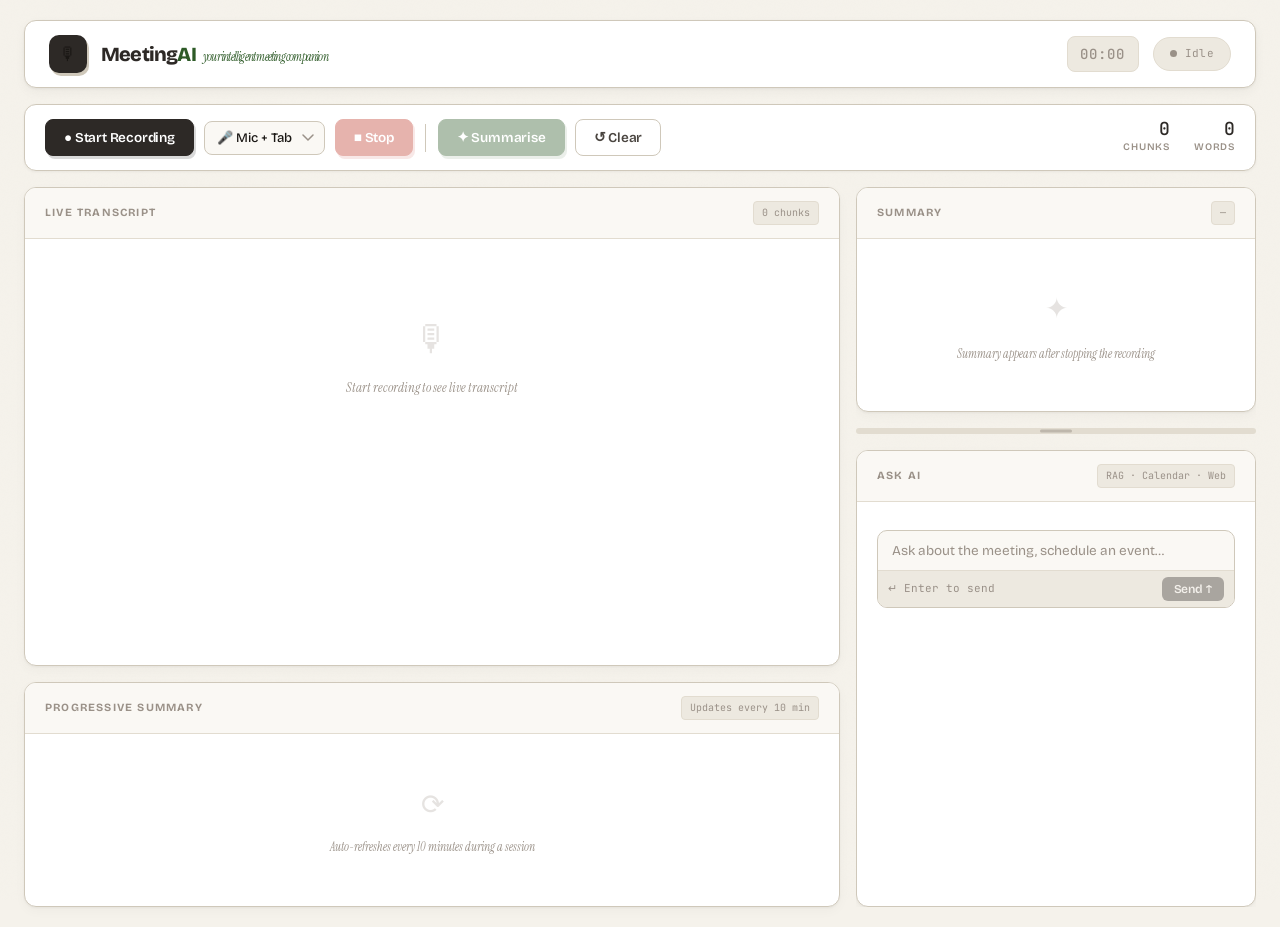
==== commit fb787cb2: "UI improvements" ====
--- a/static/index.html
+++ b/static/index.html
@@ -105,7 +105,7 @@
         <div class="right-col">
  
             <!-- Summary -->
-            <div class="panel summary-panel">
+            <div class="panel summary-panel"  id="summary-panel">
                 <div class="panel-header">
                     <span class="panel-title">Summary</span>
                     <span class="panel-badge" id="summary-badge">—</span>
@@ -119,6 +119,8 @@
                     </div>
                 </div>
             </div>
+
+            <div class="resize-handle" id="resize-handle"></div>
  
             <!-- Ask AI -->
             <div class="panel qa-panel">
--- a/static/style.css
+++ b/static/style.css
@@ -358,6 +358,7 @@
     grid-template-rows: 1fr auto;
     gap: 16px;
     min-height: 0;
+    height: calc(100vh - 180px); 
 }
 
 /* ── Panel base ── */
@@ -417,8 +418,8 @@
 /* ── Transcript panel ── */
 .transcript-panel {
     grid-row: 1 / 2;
-    height: 500px;        
-    max-height: 500px;    
+    min-height: 0;
+    height: 100%; 
 }
 
 #transcript-content {
@@ -506,12 +507,15 @@
     flex-direction: column;
     gap: 16px;
     min-height: 0;
-}
+    overflow: hidden; 
+}
+
 
 /* ── Summary panel ── */
 .summary-panel {
-    flex: 1;
-    min-height: 0;
+    overflow: hidden;
+    min-height: 80px;
+     
 }
 
 #summary-content {
@@ -599,8 +603,9 @@
 
 /* ── Q&A panel ── */
 .qa-panel {
-    flex-shrink: 0;
-    min-height: 0;
+    flex: 1;
+    min-height: 120px;
+    overflow: hidden
 }
 
 .qa-messages {
@@ -804,3 +809,29 @@
     .right-col { grid-row: auto; }
     .progress-panel { grid-column: 1; grid-row: auto; }
 }
+
+/* resizing */
+.resize-handle {
+    height: 6px;
+    background: var(--border);
+    border-radius: 3px;
+    cursor: ns-resize;
+    flex-shrink: 0;
+    transition: background 0.2s;
+    position: relative;
+}
+
+.resize-handle:hover { background: var(--accent); }
+
+.resize-handle::before {
+    content: '';
+    position: absolute;
+    left: 50%;
+    top: 50%;
+    transform: translate(-50%, -50%);
+    width: 32px;
+    height: 3px;
+    border-radius: 2px;
+    background: var(--muted);
+    opacity: 0.5;
+}
